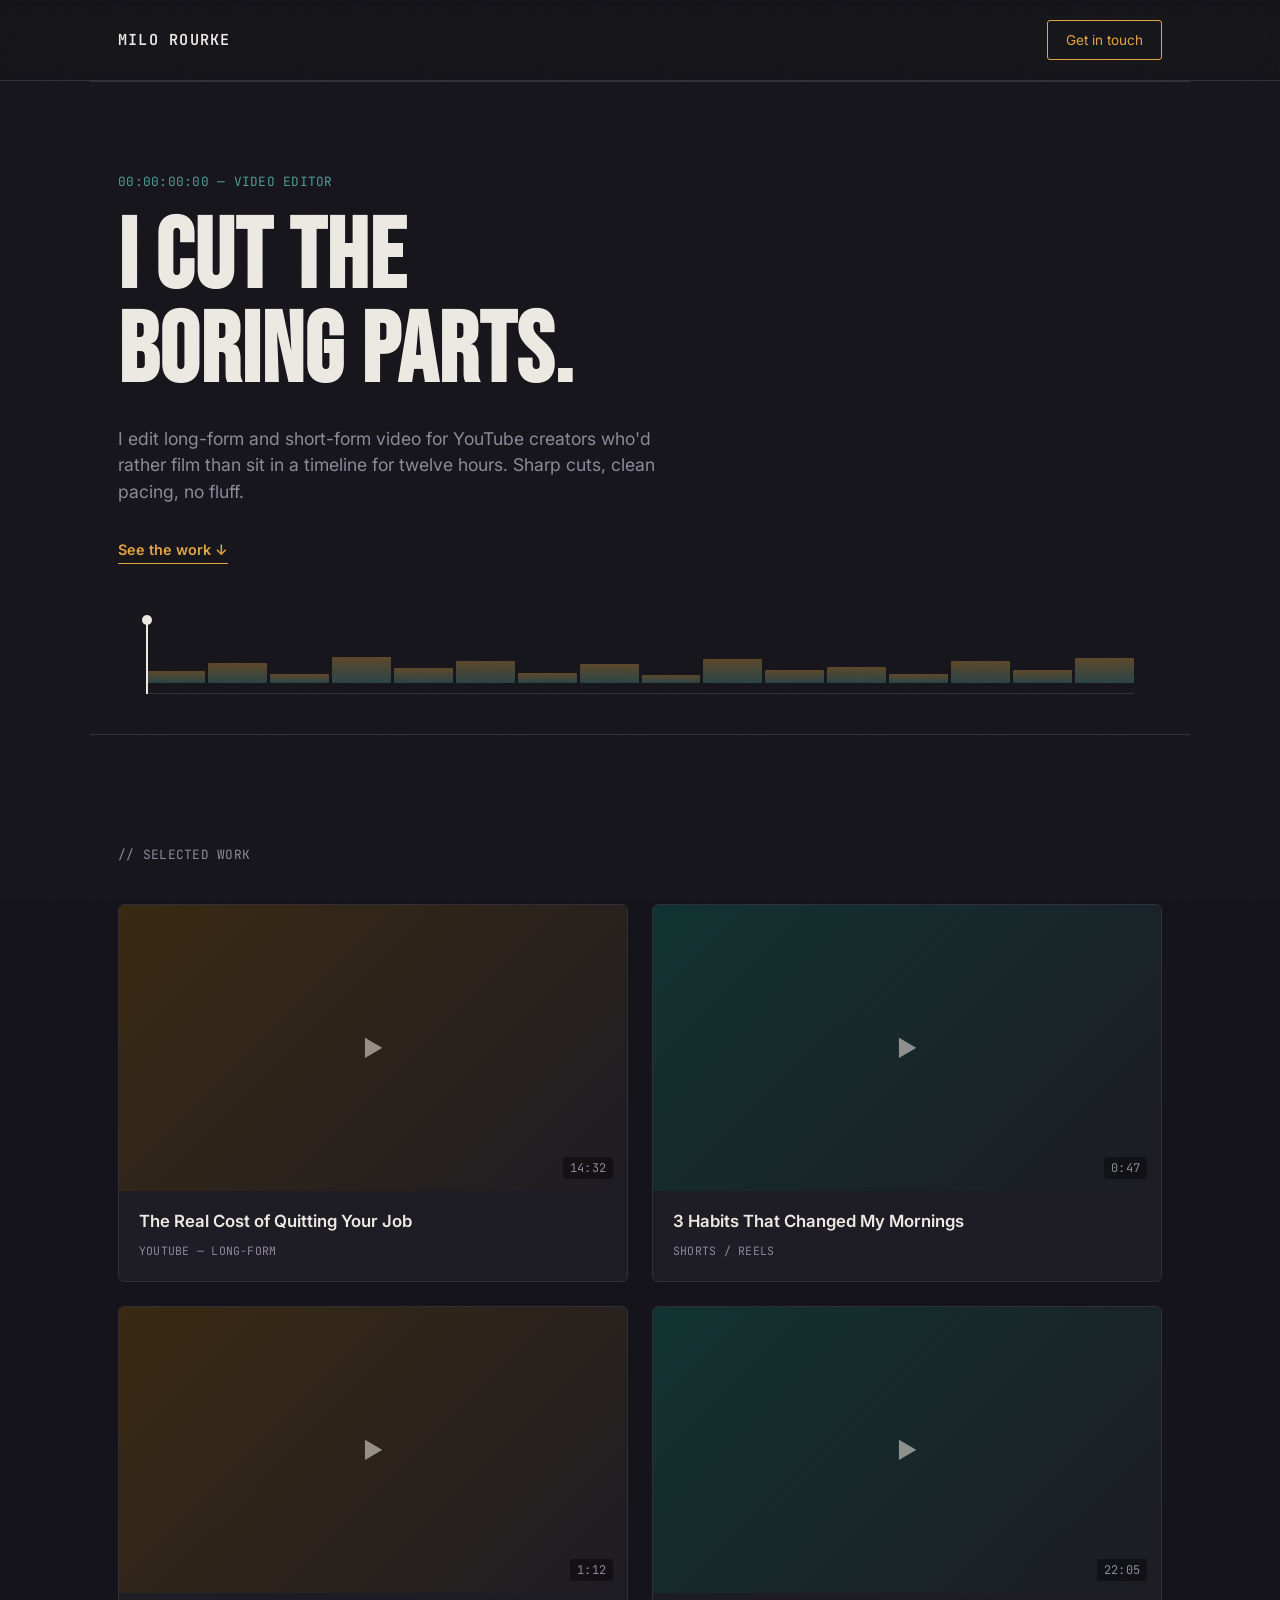
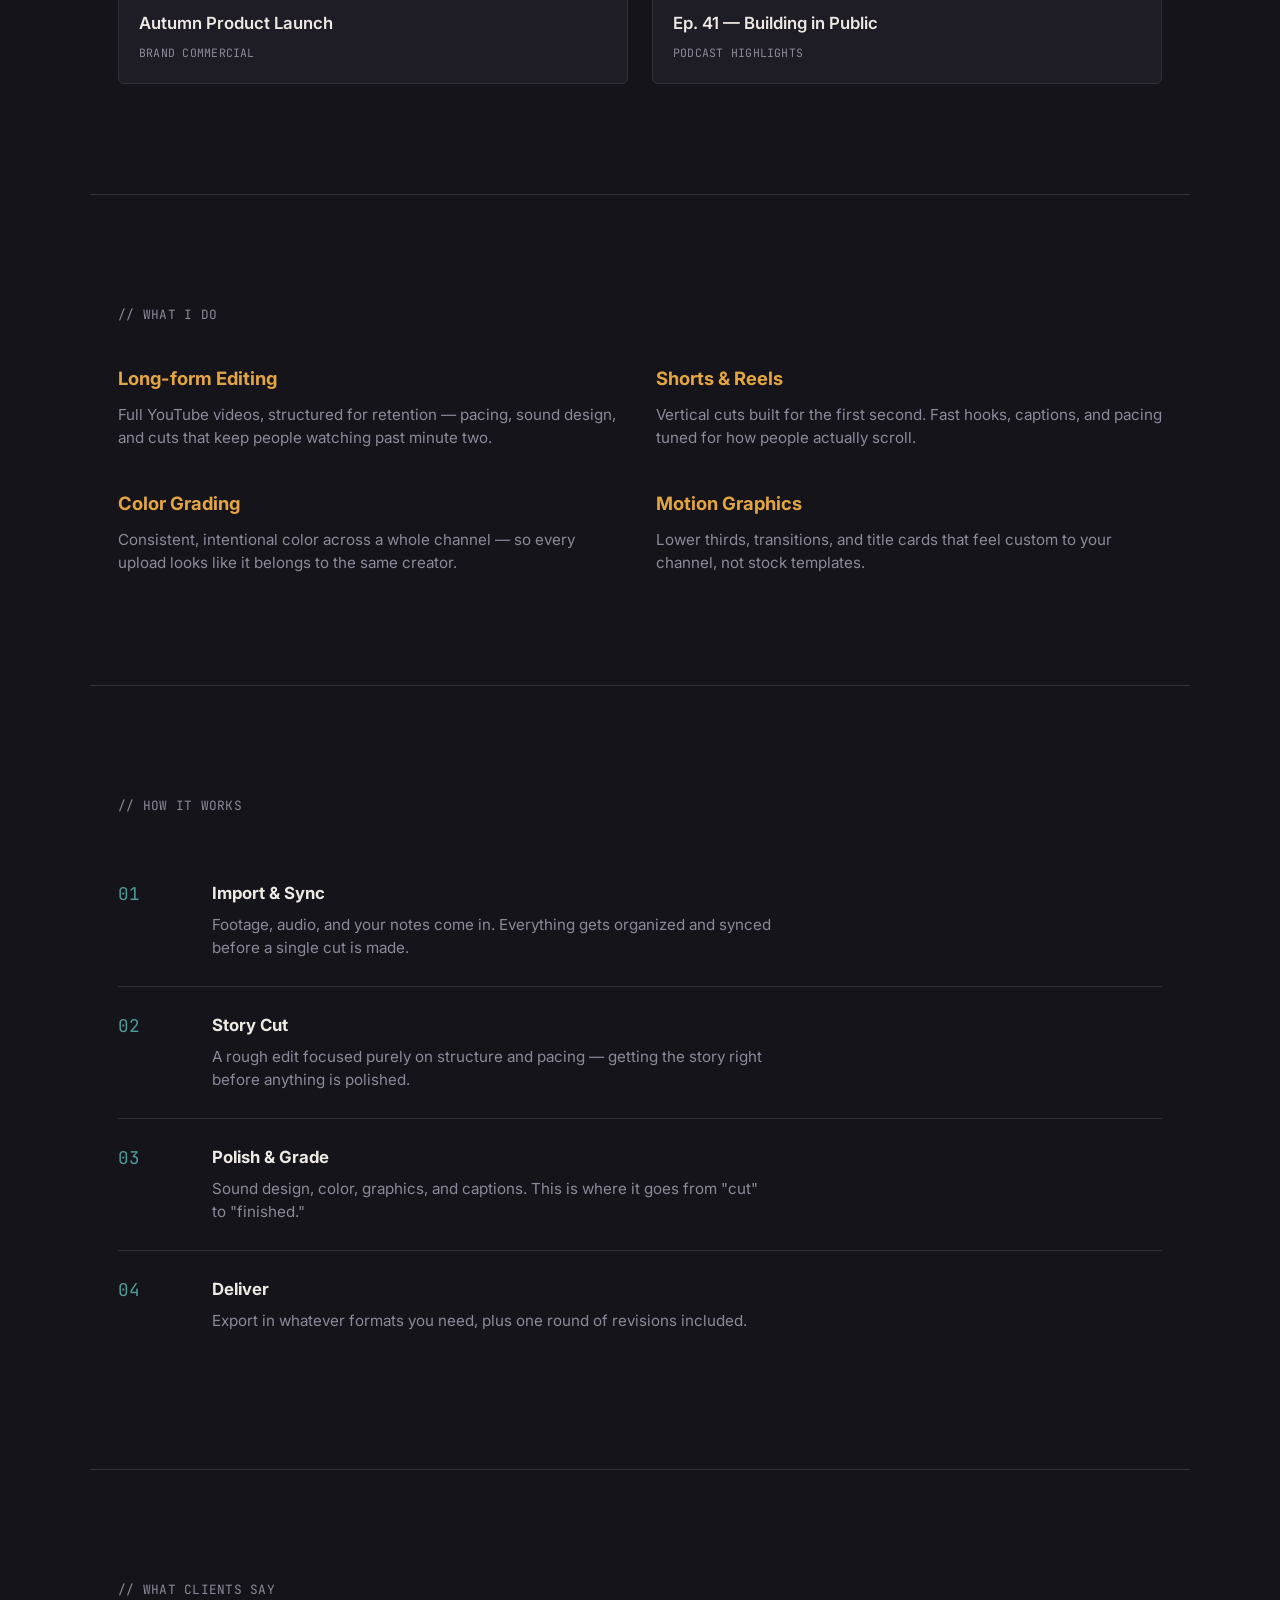
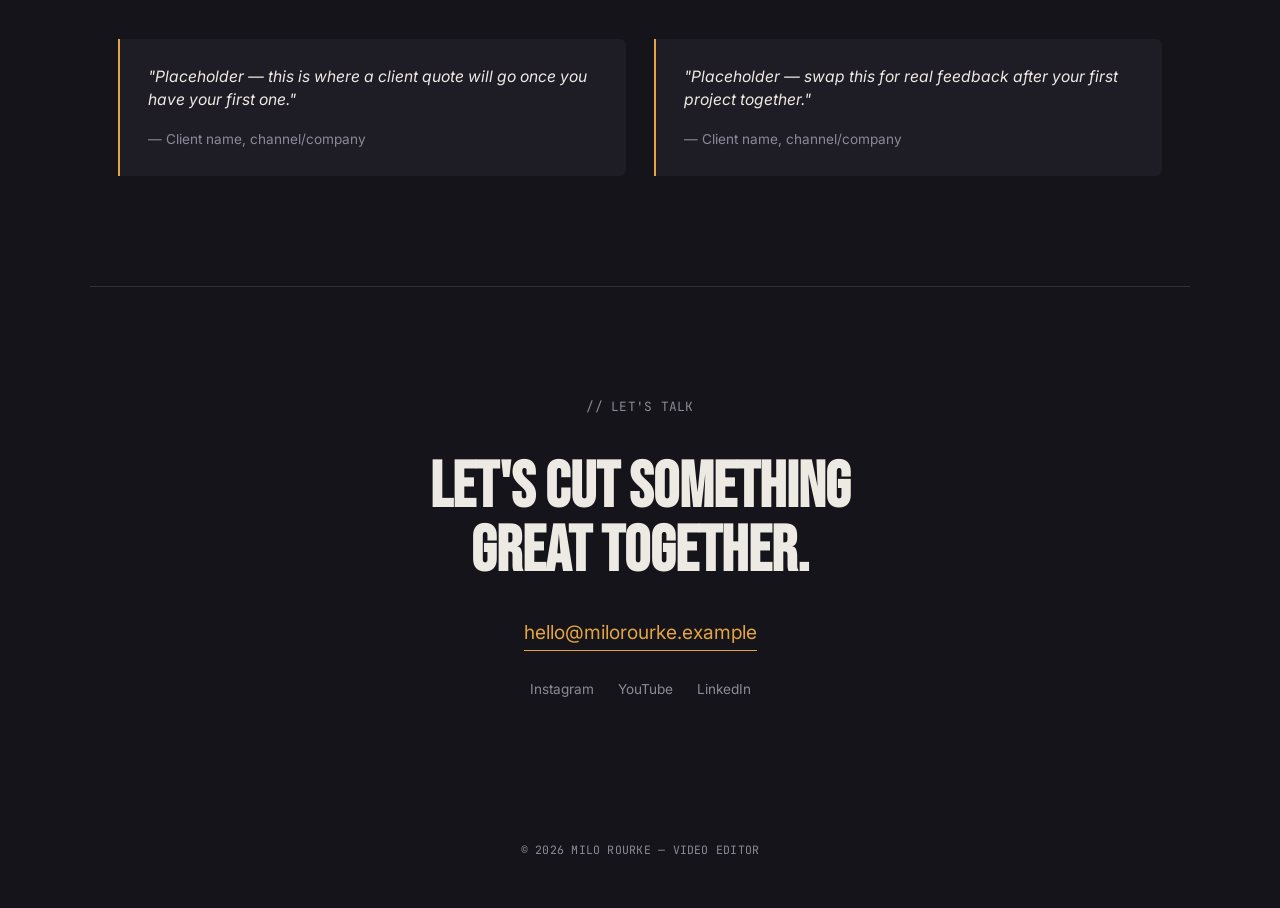
==== index.html @ e3787412 "Add files via upload" ====
<!DOCTYPE html>
<html lang="en">
<head>
<meta charset="UTF-8">
<meta name="viewport" content="width=device-width, initial-scale=1.0">
<title>Milo Rourke — Video Editor for Creators</title>
<link rel="preconnect" href="https://fonts.googleapis.com">
<link href="https://fonts.googleapis.com/css2?family=Bebas+Neue&family=Inter:wght@400;500;600;700&family=JetBrains+Mono:wght@400;500&display=swap" rel="stylesheet">
<link rel="stylesheet" href="style.css">
</head>
<body>

<div class="grain"></div>

<header class="nav">
  <div class="nav-inner">
    <a href="#top" class="wordmark">MILO ROURKE</a>
    <a href="#contact" class="nav-cta">Get in touch</a>
  </div>
</header>

<main id="top">

  <!-- HERO -->
  <section class="hero">
    <div class="hero-inner">
      <p class="eyebrow mono">00:00:00:00 — VIDEO EDITOR</p>
      <h1 class="hero-title">I cut the<br>boring parts.</h1>
      <p class="hero-sub">I edit long-form and short-form video for YouTube creators who'd rather film than sit in a timeline for twelve hours. Sharp cuts, clean pacing, no fluff.</p>
      <a href="#work" class="hero-link">See the work ↓</a>
    </div>

    <div class="scrubber" aria-hidden="true">
      <div class="scrubber-track">
        <div class="frame" style="--h:24;"></div>
        <div class="frame" style="--h:41;"></div>
        <div class="frame" style="--h:18;"></div>
        <div class="frame" style="--h:52;"></div>
        <div class="frame" style="--h:30;"></div>
        <div class="frame" style="--h:45;"></div>
        <div class="frame" style="--h:20;"></div>
        <div class="frame" style="--h:38;"></div>
        <div class="frame" style="--h:15;"></div>
        <div class="frame" style="--h:48;"></div>
        <div class="frame" style="--h:27;"></div>
        <div class="frame" style="--h:33;"></div>
        <div class="frame" style="--h:19;"></div>
        <div class="frame" style="--h:44;"></div>
        <div class="frame" style="--h:26;"></div>
        <div class="frame" style="--h:50;"></div>
      </div>
      <div class="playhead"></div>
    </div>
  </section>

  <!-- WORK -->
  <section class="work" id="work">
    <p class="section-label mono">// SELECTED WORK</p>

    <div class="work-grid">

      <article class="reel reel--amber">
        <div class="reel-thumb">
          <span class="reel-play">▶</span>
          <span class="reel-time mono">14:32</span>
        </div>
        <div class="reel-info">
          <h3>The Real Cost of Quitting Your Job</h3>
          <p class="reel-tag mono">YOUTUBE — LONG-FORM</p>
        </div>
      </article>

      <article class="reel reel--teal">
        <div class="reel-thumb">
          <span class="reel-play">▶</span>
          <span class="reel-time mono">0:47</span>
        </div>
        <div class="reel-info">
          <h3>3 Habits That Changed My Mornings</h3>
          <p class="reel-tag mono">SHORTS / REELS</p>
        </div>
      </article>

      <article class="reel reel--amber">
        <div class="reel-thumb">
          <span class="reel-play">▶</span>
          <span class="reel-time mono">1:12</span>
        </div>
        <div class="reel-info">
          <h3>Autumn Product Launch</h3>
          <p class="reel-tag mono">BRAND COMMERCIAL</p>
        </div>
      </article>

      <article class="reel reel--teal">
        <div class="reel-thumb">
          <span class="reel-play">▶</span>
          <span class="reel-time mono">22:05</span>
        </div>
        <div class="reel-info">
          <h3>Ep. 41 — Building in Public</h3>
          <p class="reel-tag mono">PODCAST HIGHLIGHTS</p>
        </div>
      </article>

    </div>
  </section>

  <!-- SERVICES -->
  <section class="services">
    <p class="section-label mono">// WHAT I DO</p>

    <div class="services-grid">
      <div class="service">
        <h3>Long-form Editing</h3>
        <p>Full YouTube videos, structured for retention — pacing, sound design, and cuts that keep people watching past minute two.</p>
      </div>
      <div class="service">
        <h3>Shorts &amp; Reels</h3>
        <p>Vertical cuts built for the first second. Fast hooks, captions, and pacing tuned for how people actually scroll.</p>
      </div>
      <div class="service">
        <h3>Color Grading</h3>
        <p>Consistent, intentional color across a whole channel — so every upload looks like it belongs to the same creator.</p>
      </div>
      <div class="service">
        <h3>Motion Graphics</h3>
        <p>Lower thirds, transitions, and title cards that feel custom to your channel, not stock templates.</p>
      </div>
    </div>
  </section>

  <!-- PROCESS -->
  <section class="process">
    <p class="section-label mono">// HOW IT WORKS</p>

    <div class="process-list">
      <div class="process-step">
        <span class="process-num mono">01</span>
        <div>
          <h3>Import &amp; Sync</h3>
          <p>Footage, audio, and your notes come in. Everything gets organized and synced before a single cut is made.</p>
        </div>
      </div>
      <div class="process-step">
        <span class="process-num mono">02</span>
        <div>
          <h3>Story Cut</h3>
          <p>A rough edit focused purely on structure and pacing — getting the story right before anything is polished.</p>
        </div>
      </div>
      <div class="process-step">
        <span class="process-num mono">03</span>
        <div>
          <h3>Polish &amp; Grade</h3>
          <p>Sound design, color, graphics, and captions. This is where it goes from "cut" to "finished."</p>
        </div>
      </div>
      <div class="process-step">
        <span class="process-num mono">04</span>
        <div>
          <h3>Deliver</h3>
          <p>Export in whatever formats you need, plus one round of revisions included.</p>
        </div>
      </div>
    </div>
  </section>

  <!-- TESTIMONIALS -->
  <section class="testimonials">
    <p class="section-label mono">// WHAT CLIENTS SAY</p>
    <div class="testimonial-grid">
      <blockquote class="testimonial">
        <p>"Placeholder — this is where a client quote will go once you have your first one."</p>
        <cite>— Client name, channel/company</cite>
      </blockquote>
      <blockquote class="testimonial">
        <p>"Placeholder — swap this for real feedback after your first project together."</p>
        <cite>— Client name, channel/company</cite>
      </blockquote>
    </div>
  </section>

  <!-- CONTACT -->
  <section class="contact" id="contact">
    <p class="section-label mono">// LET'S TALK</p>
    <h2 class="contact-title">Let's cut something<br>great together.</h2>
    <a href="mailto:hello@milorourke.example" class="contact-email">hello@milorourke.example</a>
    <div class="socials">
      <a href="#">Instagram</a>
      <a href="#">YouTube</a>
      <a href="#">LinkedIn</a>
    </div>
  </section>

</main>

<footer class="footer">
  <p class="mono">© 2026 MILO ROURKE — VIDEO EDITOR</p>
</footer>

<script src="script.js"></script>
</body>
</html>
---- style.css ----
:root {
  --bg: #15141a;
  --bg-panel: #1e1c24;
  --bg-panel-2: #232028;
  --text: #ede9e3;
  --text-muted: #8d899a;
  --accent-amber: #e3a542;
  --accent-teal: #4e9c97;
  --line: #322f3a;

  --font-display: "Bebas Neue", sans-serif;
  --font-body: "Inter", sans-serif;
  --font-mono: "JetBrains Mono", monospace;
}

* { margin: 0; padding: 0; box-sizing: border-box; }

html { scroll-behavior: smooth; }

body {
  background: var(--bg);
  color: var(--text);
  font-family: var(--font-body);
  line-height: 1.5;
  -webkit-font-smoothing: antialiased;
  overflow-x: hidden;
}

.mono { font-family: var(--font-mono); letter-spacing: 0.02em; }

a { color: inherit; text-decoration: none; }

/* subtle grain overlay for texture */
.grain {
  position: fixed;
  inset: 0;
  pointer-events: none;
  z-index: 999;
  opacity: 0.035;
  background-image: url("data:image/svg+xml,%3Csvg xmlns='http://www.w3.org/2000/svg' width='120' height='120'%3E%3Cfilter id='n'%3E%3CfeTurbulence type='fractalNoise' baseFrequency='0.9' numOctaves='2' stitchTiles='stitch'/%3E%3C/filter%3E%3Crect width='100%25' height='100%25' filter='url(%23n)'/%3E%3C/svg%3E");
}

/* ---------- NAV ---------- */
.nav {
  position: sticky;
  top: 0;
  z-index: 100;
  background: rgba(21, 20, 26, 0.85);
  backdrop-filter: blur(8px);
  border-bottom: 1px solid var(--line);
}

.nav-inner {
  max-width: 1100px;
  margin: 0 auto;
  padding: 20px 28px;
  display: flex;
  justify-content: space-between;
  align-items: center;
}

.wordmark {
  font-family: var(--font-mono);
  font-weight: 600;
  font-size: 0.95rem;
  letter-spacing: 0.08em;
}

.nav-cta {
  font-size: 0.85rem;
  padding: 9px 18px;
  border: 1px solid var(--accent-amber);
  border-radius: 3px;
  color: var(--accent-amber);
  transition: background 0.2s ease, color 0.2s ease;
}

.nav-cta:hover {
  background: var(--accent-amber);
  color: var(--bg);
}

/* ---------- HERO ---------- */
.hero {
  max-width: 1100px;
  margin: 0 auto;
  padding: 90px 28px 40px;
}

.hero-inner { max-width: 720px; }

.eyebrow {
  color: var(--accent-teal);
  font-size: 0.8rem;
  margin-bottom: 20px;
}

.hero-title {
  font-family: var(--font-display);
  font-size: clamp(3.2rem, 9vw, 6.2rem);
  line-height: 0.95;
  letter-spacing: 0.01em;
  color: var(--text);
  margin-bottom: 26px;
}

.hero-sub {
  font-size: 1.1rem;
  color: var(--text-muted);
  max-width: 540px;
  margin-bottom: 32px;
}

.hero-link {
  display: inline-block;
  font-size: 0.9rem;
  font-weight: 600;
  color: var(--accent-amber);
  border-bottom: 1px solid var(--accent-amber);
  padding-bottom: 2px;
}

/* ---------- TIMELINE SCRUBBER (signature element) ---------- */
.scrubber {
  position: relative;
  max-width: 1100px;
  margin: 70px auto 0;
  padding: 0 28px;
}

.scrubber-track {
  display: flex;
  align-items: flex-end;
  gap: 3px;
  height: 60px;
  border-bottom: 1px solid var(--line);
  padding-bottom: 10px;
}

.frame {
  flex: 1;
  height: calc(var(--h) * 1%);
  background: linear-gradient(180deg, var(--accent-amber), var(--accent-teal));
  opacity: 0.35;
  border-radius: 1px;
}

.playhead {
  position: absolute;
  top: -14px;
  left: 28px;
  width: 2px;
  height: 74px;
  background: var(--text);
  animation: scrub 7s linear infinite;
}

.playhead::before {
  content: "";
  position: absolute;
  top: -5px;
  left: -4px;
  width: 10px;
  height: 10px;
  background: var(--text);
  border-radius: 50%;
}

@keyframes scrub {
  0% { left: 28px; }
  100% { left: calc(100% - 28px); }
}

@media (prefers-reduced-motion: reduce) {
  .playhead { animation: none; left: 40%; }
}

/* ---------- SECTION SHARED ---------- */
main > section {
  max-width: 1100px;
  margin: 0 auto;
  padding: 110px 28px;
  border-top: 1px solid var(--line);
}

.section-label {
  color: var(--text-muted);
  font-size: 0.8rem;
  margin-bottom: 40px;
}

/* ---------- WORK ---------- */
.work-grid {
  display: grid;
  grid-template-columns: repeat(2, 1fr);
  gap: 24px;
}

.reel {
  background: var(--bg-panel);
  border: 1px solid var(--line);
  border-radius: 6px;
  overflow: hidden;
  transition: transform 0.25s ease, border-color 0.25s ease;
}

.reel:hover {
  transform: translateY(-4px);
  border-color: var(--accent-amber);
}

.reel-thumb {
  aspect-ratio: 16/9;
  position: relative;
  display: flex;
  align-items: center;
  justify-content: center;
}

.reel--amber .reel-thumb { background: linear-gradient(135deg, #3a2a12, #1e1c24); }
.reel--teal .reel-thumb { background: linear-gradient(135deg, #113330, #1e1c24); }

.reel-play {
  font-size: 1.4rem;
  color: var(--text);
  opacity: 0.55;
}

.reel-time {
  position: absolute;
  bottom: 12px;
  right: 14px;
  font-size: 0.75rem;
  color: var(--text-muted);
  background: rgba(0,0,0,0.4);
  padding: 2px 7px;
  border-radius: 3px;
}

.reel-info { padding: 18px 20px 22px; }

.reel-info h3 { font-size: 1.05rem; margin-bottom: 8px; font-weight: 600; }

.reel-tag { font-size: 0.72rem; color: var(--text-muted); }

/* ---------- SERVICES ---------- */
.services-grid {
  display: grid;
  grid-template-columns: repeat(2, 1fr);
  gap: 40px 32px;
}

.service h3 {
  font-size: 1.15rem;
  margin-bottom: 12px;
  color: var(--accent-amber);
}

.service p {
  color: var(--text-muted);
  font-size: 0.95rem;
}

/* ---------- PROCESS ---------- */
.process-list {
  display: flex;
  flex-direction: column;
  gap: 0;
}

.process-step {
  display: grid;
  grid-template-columns: 70px 1fr;
  gap: 24px;
  padding: 26px 0;
  border-bottom: 1px solid var(--line);
}

.process-step:last-child { border-bottom: none; }

.process-num {
  color: var(--accent-teal);
  font-size: 1.1rem;
}

.process-step h3 { font-size: 1.05rem; margin-bottom: 8px; }
.process-step p { color: var(--text-muted); font-size: 0.95rem; max-width: 560px; }

/* ---------- TESTIMONIALS ---------- */
.testimonial-grid {
  display: grid;
  grid-template-columns: repeat(2, 1fr);
  gap: 28px;
}

.testimonial {
  background: var(--bg-panel);
  border-left: 2px solid var(--accent-amber);
  padding: 26px 28px;
  border-radius: 0 6px 6px 0;
}

.testimonial p {
  font-style: italic;
  color: var(--text);
  margin-bottom: 14px;
  font-size: 0.98rem;
}

.testimonial cite {
  color: var(--text-muted);
  font-size: 0.85rem;
  font-style: normal;
}

/* ---------- CONTACT ---------- */
.contact { text-align: center; }

.contact-title {
  font-family: var(--font-display);
  font-size: clamp(2.4rem, 6vw, 4rem);
  line-height: 1;
  margin-bottom: 34px;
}

.contact-email {
  display: inline-block;
  font-size: 1.2rem;
  color: var(--accent-amber);
  border-bottom: 1px solid var(--accent-amber);
  padding-bottom: 3px;
  margin-bottom: 28px;
}

.socials {
  display: flex;
  gap: 24px;
  justify-content: center;
}

.socials a {
  font-size: 0.85rem;
  color: var(--text-muted);
  transition: color 0.2s ease;
}

.socials a:hover { color: var(--text); }

/* ---------- FOOTER ---------- */
.footer {
  text-align: center;
  padding: 32px 28px 50px;
  color: var(--text-muted);
  font-size: 0.72rem;
}

/* ---------- RESPONSIVE ---------- */
@media (max-width: 720px) {
  .work-grid, .services-grid, .testimonial-grid {
    grid-template-columns: 1fr;
  }
  .process-step {
    grid-template-columns: 44px 1fr;
  }
  main > section { padding: 80px 22px; }
}

/* ---------- ACCESSIBILITY: focus states ---------- */
a:focus-visible {
  outline: 2px solid var(--accent-amber);
  outline-offset: 3px;
}
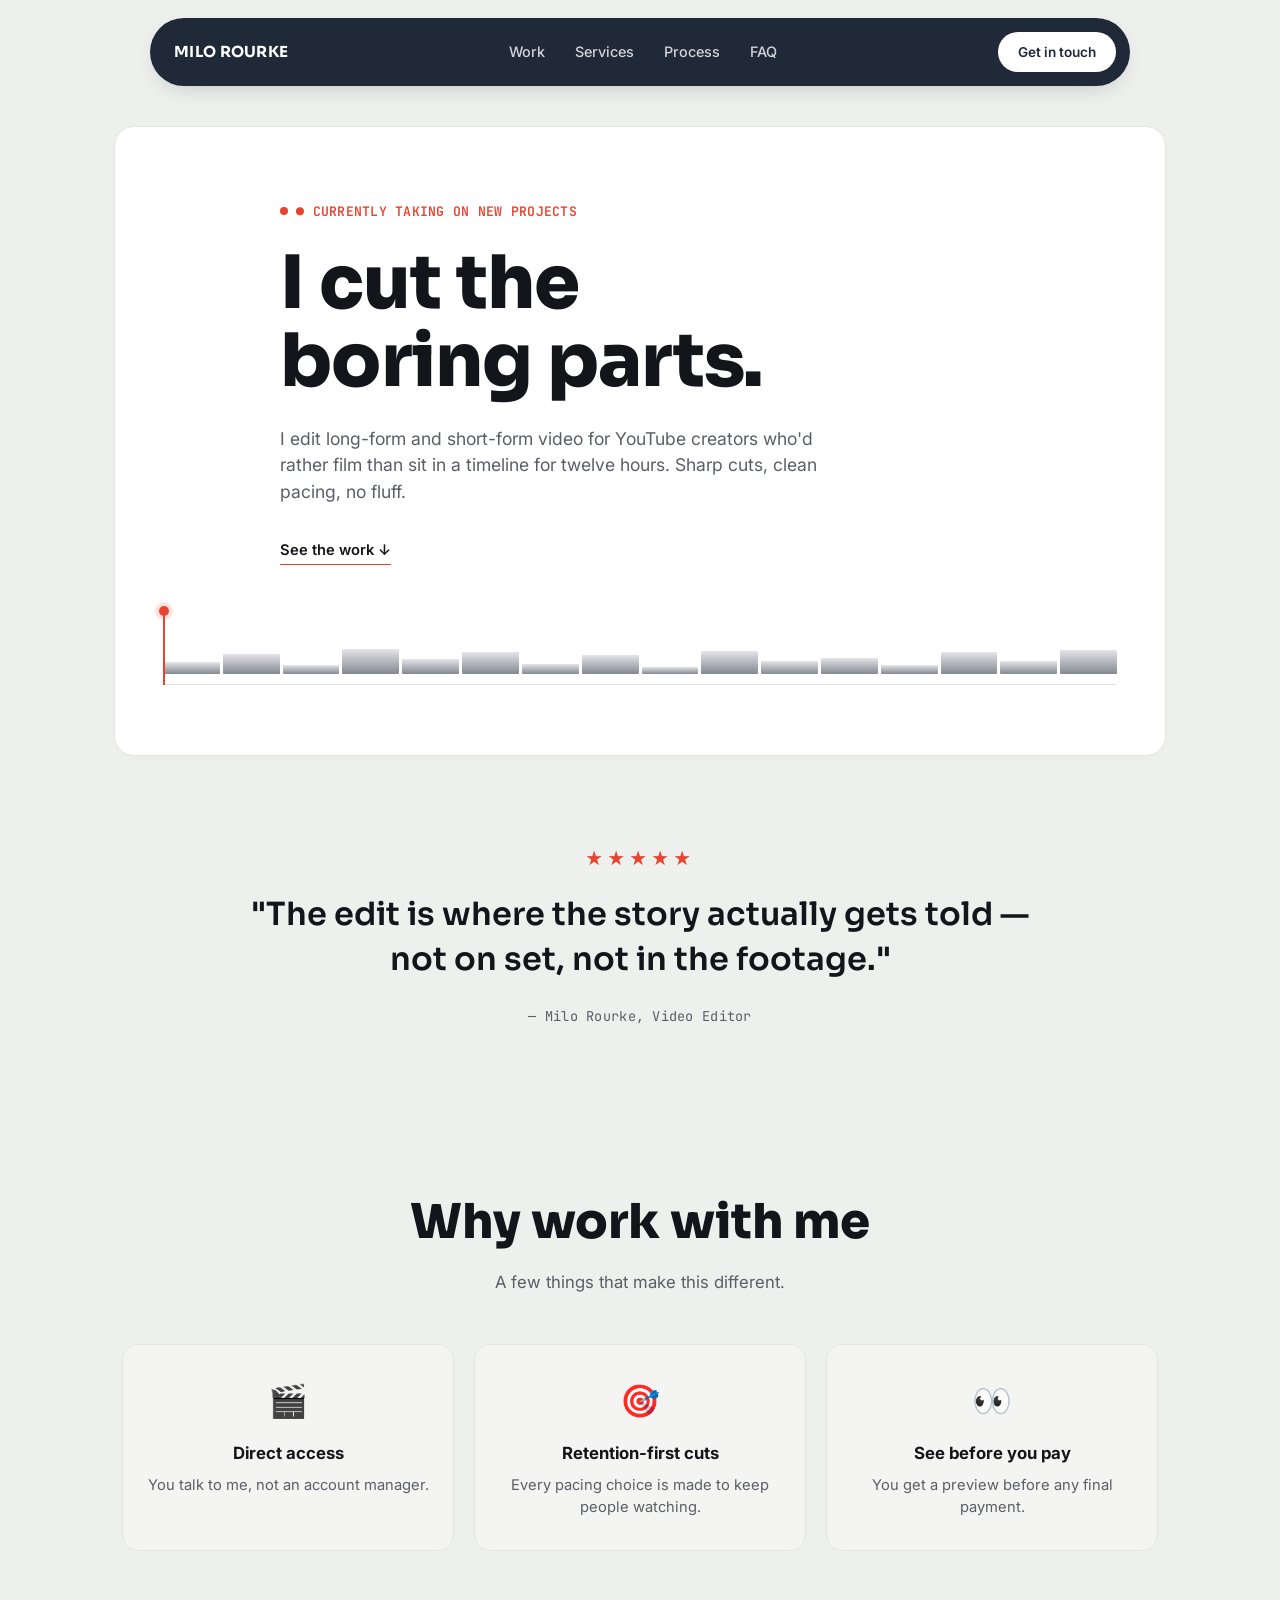
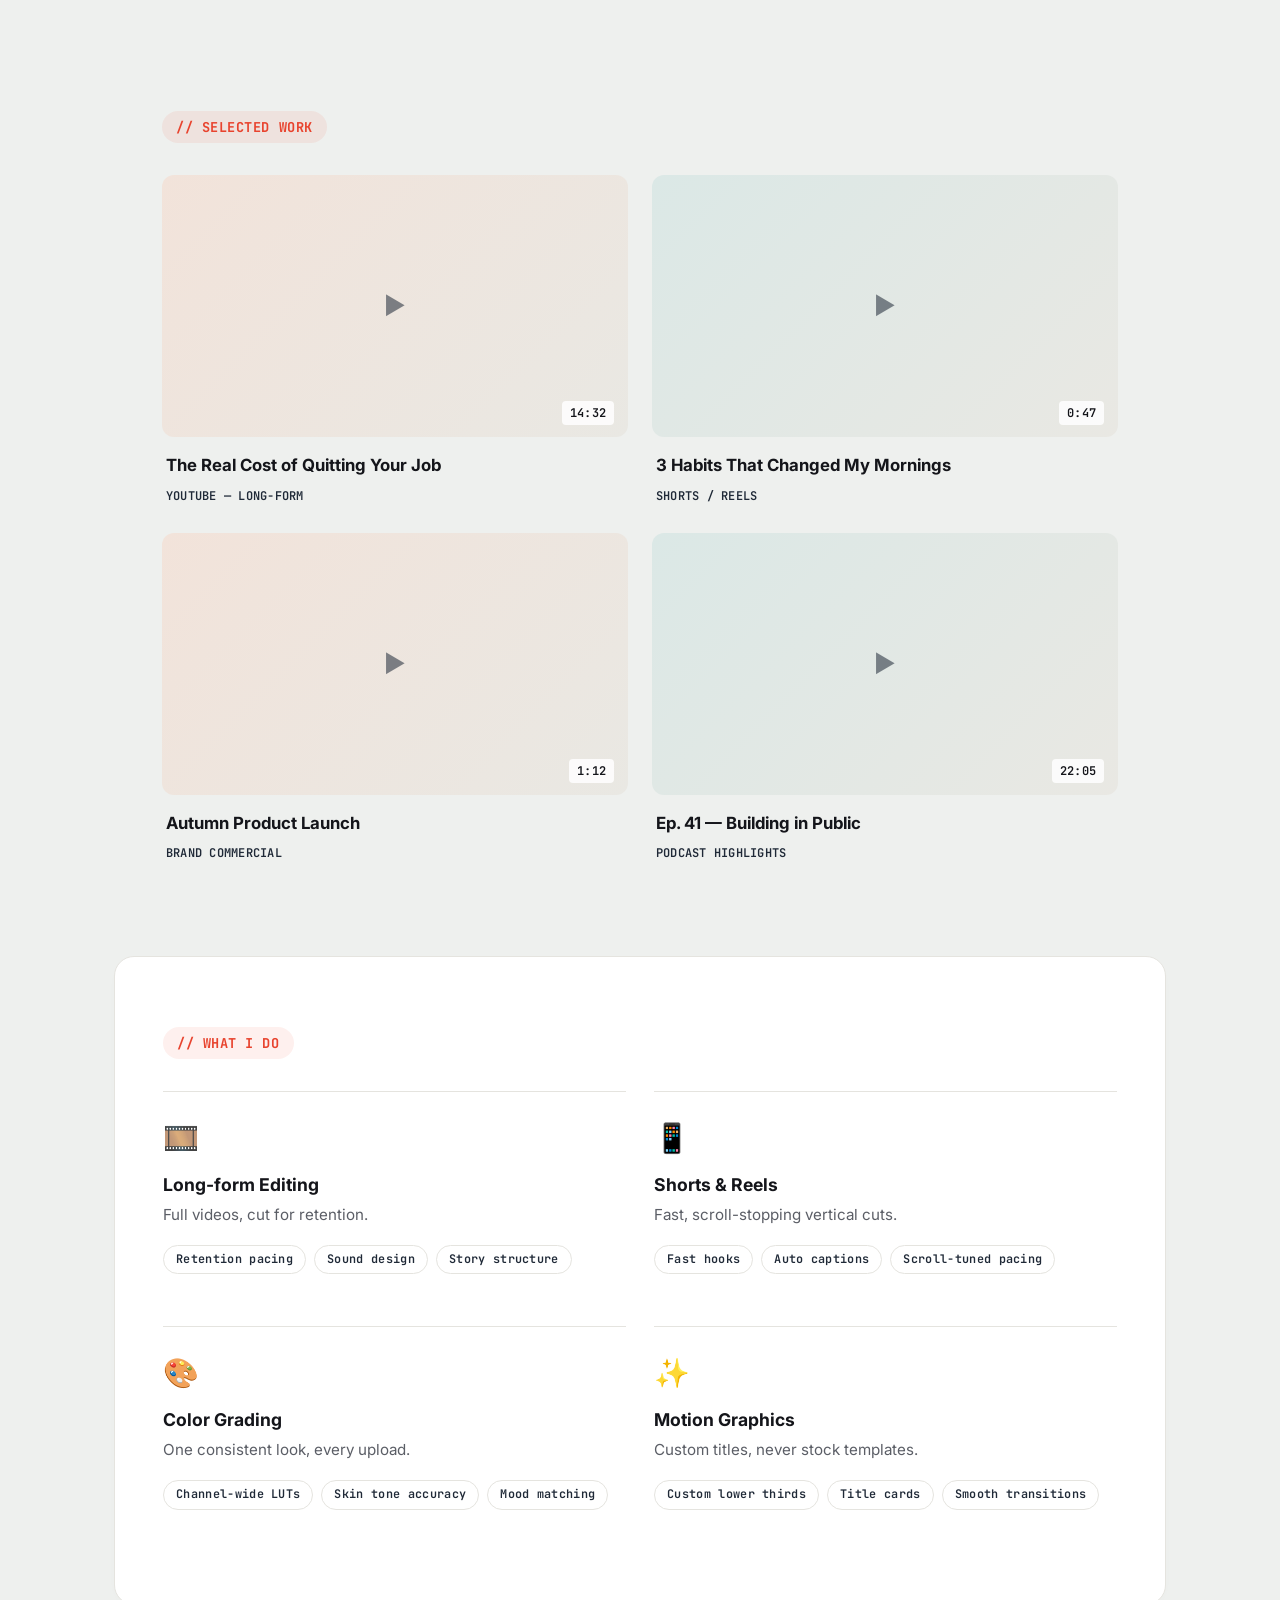
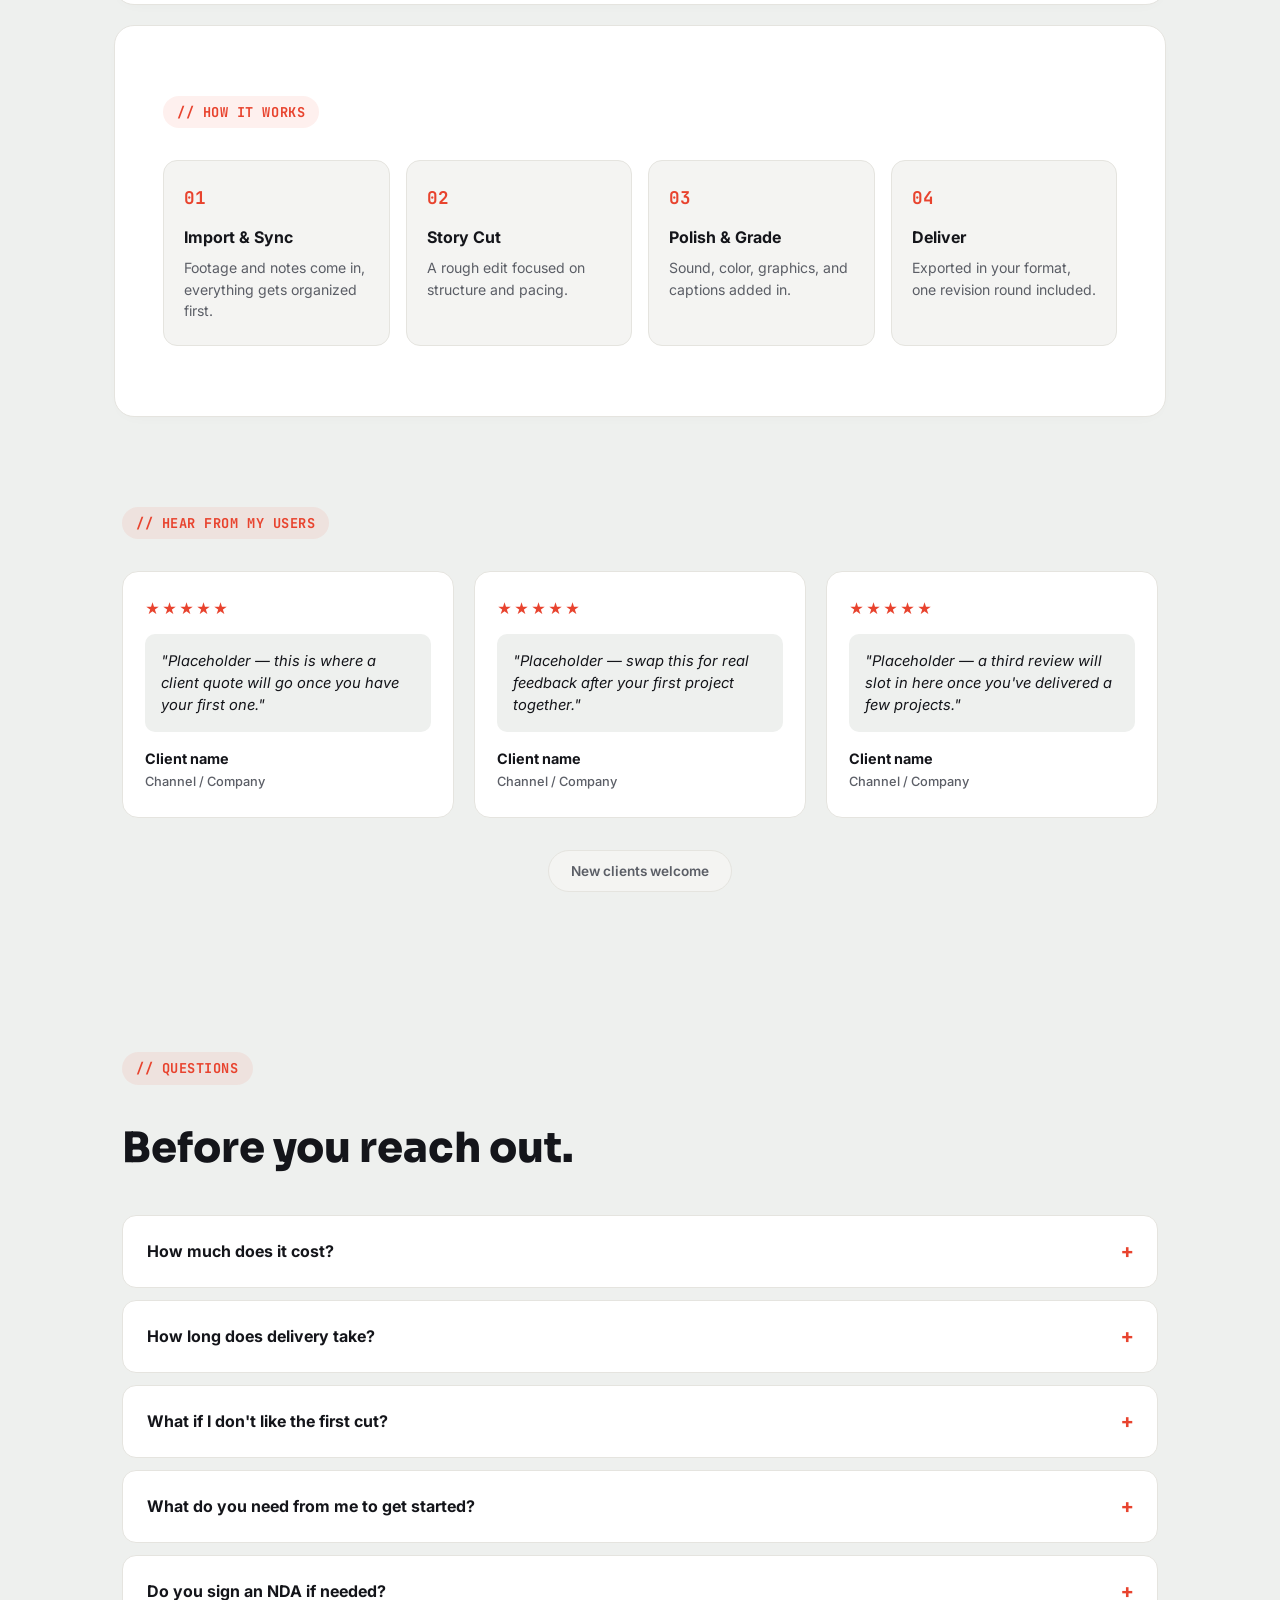
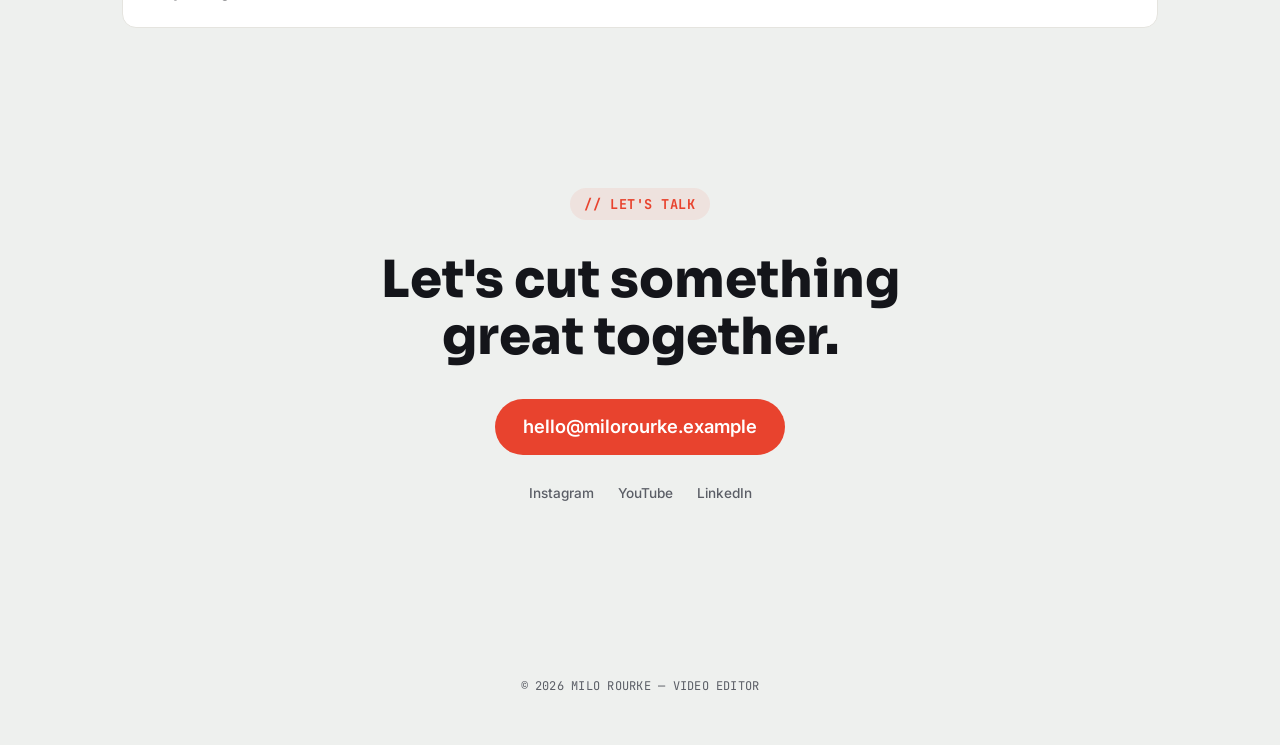
==== commit 5fa7244f: "Add files via upload" ====
--- a/index.html
+++ b/index.html
@@ -5,16 +5,20 @@
 <meta name="viewport" content="width=device-width, initial-scale=1.0">
 <title>Milo Rourke — Video Editor for Creators</title>
 <link rel="preconnect" href="https://fonts.googleapis.com">
-<link href="https://fonts.googleapis.com/css2?family=Bebas+Neue&family=Inter:wght@400;500;600;700&family=JetBrains+Mono:wght@400;500&display=swap" rel="stylesheet">
+<link href="https://fonts.googleapis.com/css2?family=Sora:wght@600;700;800&family=Inter:wght@400;500;600;700&family=JetBrains+Mono:wght@400;500&display=swap" rel="stylesheet">
 <link rel="stylesheet" href="style.css">
 </head>
 <body>
 
-<div class="grain"></div>
-
 <header class="nav">
   <div class="nav-inner">
     <a href="#top" class="wordmark">MILO ROURKE</a>
+    <nav class="nav-links">
+      <a href="#work">Work</a>
+      <a href="#services">Services</a>
+      <a href="#process">Process</a>
+      <a href="#faq">FAQ</a>
+    </nav>
     <a href="#contact" class="nav-cta">Get in touch</a>
   </div>
 </header>
@@ -24,7 +28,7 @@
   <!-- HERO -->
   <section class="hero">
     <div class="hero-inner">
-      <p class="eyebrow mono">00:00:00:00 — VIDEO EDITOR</p>
+      <p class="eyebrow mono">● CURRENTLY TAKING ON NEW PROJECTS</p>
       <h1 class="hero-title">I cut the<br>boring parts.</h1>
       <p class="hero-sub">I edit long-form and short-form video for YouTube creators who'd rather film than sit in a timeline for twelve hours. Sharp cuts, clean pacing, no fluff.</p>
       <a href="#work" class="hero-link">See the work ↓</a>
@@ -53,6 +57,37 @@
     </div>
   </section>
 
+  <!-- SIGNATURE QUOTE -->
+  <section class="quote-block">
+    <div class="stars" aria-hidden="true">★★★★★</div>
+    <p class="quote-text">"The edit is where the story actually gets told — not on set, not in the footage."</p>
+    <p class="quote-attr mono">— Milo Rourke, Video Editor</p>
+  </section>
+
+  <!-- WHY WORK WITH ME -->
+  <section class="why">
+    <h2 class="why-title">Why work with me</h2>
+    <p class="why-subtitle">A few things that make this different.</p>
+
+    <div class="why-grid">
+      <div class="why-card">
+        <span class="why-emoji" aria-hidden="true">🎬</span>
+        <h3>Direct access</h3>
+        <p>You talk to me, not an account manager.</p>
+      </div>
+      <div class="why-card">
+        <span class="why-emoji" aria-hidden="true">🎯</span>
+        <h3>Retention-first cuts</h3>
+        <p>Every pacing choice is made to keep people watching.</p>
+      </div>
+      <div class="why-card">
+        <span class="why-emoji" aria-hidden="true">👀</span>
+        <h3>See before you pay</h3>
+        <p>You get a preview before any final payment.</p>
+      </div>
+    </div>
+  </section>
+
   <!-- WORK -->
   <section class="work" id="work">
     <p class="section-label mono">// SELECTED WORK</p>
@@ -107,77 +142,155 @@
   </section>
 
   <!-- SERVICES -->
-  <section class="services">
+  <section class="services card-section" id="services">
     <p class="section-label mono">// WHAT I DO</p>
 
     <div class="services-grid">
       <div class="service">
+        <span class="service-icon" aria-hidden="true">🎞️</span>
         <h3>Long-form Editing</h3>
-        <p>Full YouTube videos, structured for retention — pacing, sound design, and cuts that keep people watching past minute two.</p>
+        <p>Full videos, cut for retention.</p>
+        <ul class="service-tags mono">
+          <li>Retention pacing</li>
+          <li>Sound design</li>
+          <li>Story structure</li>
+        </ul>
       </div>
       <div class="service">
+        <span class="service-icon" aria-hidden="true">📱</span>
         <h3>Shorts &amp; Reels</h3>
-        <p>Vertical cuts built for the first second. Fast hooks, captions, and pacing tuned for how people actually scroll.</p>
+        <p>Fast, scroll-stopping vertical cuts.</p>
+        <ul class="service-tags mono">
+          <li>Fast hooks</li>
+          <li>Auto captions</li>
+          <li>Scroll-tuned pacing</li>
+        </ul>
       </div>
       <div class="service">
+        <span class="service-icon" aria-hidden="true">🎨</span>
         <h3>Color Grading</h3>
-        <p>Consistent, intentional color across a whole channel — so every upload looks like it belongs to the same creator.</p>
+        <p>One consistent look, every upload.</p>
+        <ul class="service-tags mono">
+          <li>Channel-wide LUTs</li>
+          <li>Skin tone accuracy</li>
+          <li>Mood matching</li>
+        </ul>
       </div>
       <div class="service">
+        <span class="service-icon" aria-hidden="true">✨</span>
         <h3>Motion Graphics</h3>
-        <p>Lower thirds, transitions, and title cards that feel custom to your channel, not stock templates.</p>
+        <p>Custom titles, never stock templates.</p>
+        <ul class="service-tags mono">
+          <li>Custom lower thirds</li>
+          <li>Title cards</li>
+          <li>Smooth transitions</li>
+        </ul>
       </div>
     </div>
   </section>
 
   <!-- PROCESS -->
-  <section class="process">
+  <section class="process card-section" id="process">
     <p class="section-label mono">// HOW IT WORKS</p>
 
-    <div class="process-list">
+    <div class="process-grid">
       <div class="process-step">
         <span class="process-num mono">01</span>
-        <div>
-          <h3>Import &amp; Sync</h3>
-          <p>Footage, audio, and your notes come in. Everything gets organized and synced before a single cut is made.</p>
-        </div>
+        <h3>Import &amp; Sync</h3>
+        <p>Footage and notes come in, everything gets organized first.</p>
       </div>
       <div class="process-step">
         <span class="process-num mono">02</span>
-        <div>
-          <h3>Story Cut</h3>
-          <p>A rough edit focused purely on structure and pacing — getting the story right before anything is polished.</p>
-        </div>
+        <h3>Story Cut</h3>
+        <p>A rough edit focused on structure and pacing.</p>
       </div>
       <div class="process-step">
         <span class="process-num mono">03</span>
-        <div>
-          <h3>Polish &amp; Grade</h3>
-          <p>Sound design, color, graphics, and captions. This is where it goes from "cut" to "finished."</p>
-        </div>
+        <h3>Polish &amp; Grade</h3>
+        <p>Sound, color, graphics, and captions added in.</p>
       </div>
       <div class="process-step">
         <span class="process-num mono">04</span>
-        <div>
-          <h3>Deliver</h3>
-          <p>Export in whatever formats you need, plus one round of revisions included.</p>
-        </div>
+        <h3>Deliver</h3>
+        <p>Exported in your format, one revision round included.</p>
       </div>
     </div>
   </section>
 
   <!-- TESTIMONIALS -->
   <section class="testimonials">
-    <p class="section-label mono">// WHAT CLIENTS SAY</p>
+    <p class="section-label mono">// HEAR FROM MY USERS</p>
     <div class="testimonial-grid">
-      <blockquote class="testimonial">
-        <p>"Placeholder — this is where a client quote will go once you have your first one."</p>
-        <cite>— Client name, channel/company</cite>
-      </blockquote>
-      <blockquote class="testimonial">
-        <p>"Placeholder — swap this for real feedback after your first project together."</p>
-        <cite>— Client name, channel/company</cite>
-      </blockquote>
+      <div class="testimonial">
+        <div class="testimonial-stars" aria-hidden="true">★★★★★</div>
+        <p class="testimonial-quote">"Placeholder — this is where a client quote will go once you have your first one."</p>
+        <p class="testimonial-name">Client name<span>Channel / Company</span></p>
+      </div>
+      <div class="testimonial">
+        <div class="testimonial-stars" aria-hidden="true">★★★★★</div>
+        <p class="testimonial-quote">"Placeholder — swap this for real feedback after your first project together."</p>
+        <p class="testimonial-name">Client name<span>Channel / Company</span></p>
+      </div>
+      <div class="testimonial">
+        <div class="testimonial-stars" aria-hidden="true">★★★★★</div>
+        <p class="testimonial-quote">"Placeholder — a third review will slot in here once you've delivered a few projects."</p>
+        <p class="testimonial-name">Client name<span>Channel / Company</span></p>
+      </div>
+    </div>
+    <div class="trust-badge">New clients welcome</div>
+  </section>
+
+  <!-- FAQ -->
+  <section class="faq" id="faq">
+    <p class="section-label mono">// QUESTIONS</p>
+    <h2 class="faq-title">Before you reach out.</h2>
+
+    <div class="faq-list">
+      <div class="faq-item">
+        <button class="faq-question">
+          <span>How much does it cost?</span>
+          <span class="faq-icon" aria-hidden="true">+</span>
+        </button>
+        <div class="faq-answer">
+          <p>Most single-video projects run $100-150, depending on length and complexity. You'll always know the price before anything is final.</p>
+        </div>
+      </div>
+      <div class="faq-item">
+        <button class="faq-question">
+          <span>How long does delivery take?</span>
+          <span class="faq-icon" aria-hidden="true">+</span>
+        </button>
+        <div class="faq-answer">
+          <p>5-7 days for most projects. If you need something faster, tell me upfront and I'll let you know if it's possible.</p>
+        </div>
+      </div>
+      <div class="faq-item">
+        <button class="faq-question">
+          <span>What if I don't like the first cut?</span>
+          <span class="faq-icon" aria-hidden="true">+</span>
+        </button>
+        <div class="faq-answer">
+          <p>One round of revisions is included in every project, so we can adjust pacing, cuts, or graphics before it's final.</p>
+        </div>
+      </div>
+      <div class="faq-item">
+        <button class="faq-question">
+          <span>What do you need from me to get started?</span>
+          <span class="faq-icon" aria-hidden="true">+</span>
+        </button>
+        <div class="faq-answer">
+          <p>Raw footage, any brand guidelines or reference videos, and a short form filled out so I understand your style and audience.</p>
+        </div>
+      </div>
+      <div class="faq-item">
+        <button class="faq-question">
+          <span>Do you sign an NDA if needed?</span>
+          <span class="faq-icon" aria-hidden="true">+</span>
+        </button>
+        <div class="faq-answer">
+          <p>Yes, no problem — just let me know before we start and I'll send one over.</p>
+        </div>
+      </div>
     </div>
   </section>
 
--- a/style.css
+++ b/style.css
@@ -1,14 +1,14 @@
 :root {
-  --bg: #15141a;
-  --bg-panel: #1e1c24;
-  --bg-panel-2: #232028;
-  --text: #ede9e3;
-  --text-muted: #8d899a;
-  --accent-amber: #e3a542;
-  --accent-teal: #4e9c97;
-  --line: #322f3a;
-
-  --font-display: "Bebas Neue", sans-serif;
+  --bg: #eef0ee;
+  --bg-panel: #ffffff;
+  --bg-panel-2: #f4f4f2;
+  --text: #14151a;
+  --text-muted: #5b5e66;
+  --accent-red: #e8432e;
+  --accent-navy: #1f2937;
+  --line: #e5e4df;
+
+  --font-display: "Sora", sans-serif;
   --font-body: "Inter", sans-serif;
   --font-mono: "JetBrains Mono", monospace;
 }
@@ -29,77 +29,165 @@
 .mono { font-family: var(--font-mono); letter-spacing: 0.02em; }
 
 a { color: inherit; text-decoration: none; }
-
-/* subtle grain overlay for texture */
-.grain {
-  position: fixed;
-  inset: 0;
-  pointer-events: none;
-  z-index: 999;
-  opacity: 0.035;
-  background-image: url("data:image/svg+xml,%3Csvg xmlns='http://www.w3.org/2000/svg' width='120' height='120'%3E%3Cfilter id='n'%3E%3CfeTurbulence type='fractalNoise' baseFrequency='0.9' numOctaves='2' stitchTiles='stitch'/%3E%3C/filter%3E%3Crect width='100%25' height='100%25' filter='url(%23n)'/%3E%3C/svg%3E");
-}
 
 /* ---------- NAV ---------- */
 .nav {
   position: sticky;
   top: 0;
   z-index: 100;
-  background: rgba(21, 20, 26, 0.85);
-  backdrop-filter: blur(8px);
-  border-bottom: 1px solid var(--line);
+  padding: 18px 24px 0;
 }
 
 .nav-inner {
+  max-width: 980px;
+  margin: 0 auto;
+  padding: 14px 14px 14px 24px;
+  display: flex;
+  justify-content: space-between;
+  align-items: center;
+  background: var(--accent-navy);
+  border-radius: 999px;
+  box-shadow: 0 8px 24px -12px rgba(20,21,26,0.3);
+}
+
+.wordmark {
+  font-family: var(--font-display);
+  font-weight: 700;
+  font-size: 0.95rem;
+  letter-spacing: 0.02em;
+  color: #fff;
+}
+
+.nav-links {
+  display: flex;
+  gap: 30px;
+}
+
+.nav-links a {
+  position: relative;
+  color: rgba(255,255,255,0.8);
+  font-size: 0.9rem;
+  font-weight: 500;
+  transition: color 0.2s ease;
+}
+
+.nav-links a::after {
+  content: "";
+  position: absolute;
+  left: 0;
+  bottom: -4px;
+  width: 0%;
+  height: 1px;
+  background: var(--accent-red);
+  transition: width 0.25s ease;
+}
+
+.nav-links a:hover { color: #fff; }
+.nav-links a:hover::after { width: 100%; }
+
+.nav-cta {
+  font-size: 0.85rem;
+  font-weight: 600;
+  padding: 10px 20px;
+  border-radius: 999px;
+  background: #fff;
+  color: var(--accent-navy);
+  transition: background 0.2s ease, color 0.2s ease, transform 0.2s ease;
+}
+
+.nav-cta:hover {
+  background: var(--accent-red);
+  color: #fff;
+  transform: translateY(-1px);
+}
+
+@media (max-width: 720px) {
+  .nav-links { display: none; }
+}
+
+/* ---------- PAGE LAYOUT / CARD SECTIONS ---------- */
+main {
   max-width: 1100px;
   margin: 0 auto;
-  padding: 20px 28px;
-  display: flex;
-  justify-content: space-between;
+  padding: 40px 24px 80px;
+  display: flex;
+  flex-direction: column;
+  gap: 20px;
+}
+
+main > section {
+  padding: 70px 48px;
+}
+
+main > section.card-section {
+  background: var(--bg-panel);
+  border: 1px solid var(--line);
+  border-radius: 20px;
+  box-shadow: 0 4px 18px -10px rgba(20,21,26,0.06);
+}
+
+.hero {
+  background: var(--bg-panel);
+  border: 1px solid var(--line);
+  border-radius: 20px;
+  box-shadow: 0 4px 18px -10px rgba(20,21,26,0.06);
+}
+
+.quote-block, .why, .testimonials, .faq {
+  padding-left: 8px;
+  padding-right: 8px;
+}
+
+@media (max-width: 720px) {
+  main > section { padding: 48px 24px; }
+}
+
+.section-label {
+  display: inline-block;
+  color: var(--accent-red);
+  font-size: 0.85rem;
+  font-weight: 700;
+  letter-spacing: 0.04em;
+  text-transform: uppercase;
+  margin-bottom: 32px;
+  padding: 6px 14px;
+  background: rgba(232, 67, 46, 0.08);
+  border-radius: 999px;
+}
+
+/* ---------- HERO ---------- */
+.hero-inner { max-width: 720px; margin: 0 auto; text-align: left; }
+
+.eyebrow {
+  display: inline-flex;
   align-items: center;
-}
-
-.wordmark {
-  font-family: var(--font-mono);
-  font-weight: 600;
-  font-size: 0.95rem;
-  letter-spacing: 0.08em;
-}
-
-.nav-cta {
-  font-size: 0.85rem;
-  padding: 9px 18px;
-  border: 1px solid var(--accent-amber);
-  border-radius: 3px;
-  color: var(--accent-amber);
-  transition: background 0.2s ease, color 0.2s ease;
-}
-
-.nav-cta:hover {
-  background: var(--accent-amber);
-  color: var(--bg);
-}
-
-/* ---------- HERO ---------- */
-.hero {
-  max-width: 1100px;
-  margin: 0 auto;
-  padding: 90px 28px 40px;
-}
-
-.hero-inner { max-width: 720px; }
-
-.eyebrow {
-  color: var(--accent-teal);
-  font-size: 0.8rem;
-  margin-bottom: 20px;
+  gap: 8px;
+  color: var(--accent-red);
+  font-size: 0.82rem;
+  font-weight: 600;
+  margin-bottom: 24px;
+}
+
+.eyebrow::before {
+  content: "";
+  width: 8px;
+  height: 8px;
+  border-radius: 50%;
+  background: var(--accent-red);
+  animation: pulse-dot 1.8s ease-in-out infinite;
+}
+
+@keyframes pulse-dot {
+  0%, 100% { opacity: 1; transform: scale(1); }
+  50% { opacity: 0.4; transform: scale(0.8); }
 }
 
 .hero-title {
   font-family: var(--font-display);
-  font-size: clamp(3.2rem, 9vw, 6.2rem);
-  line-height: 0.95;
-  letter-spacing: 0.01em;
+  font-weight: 800;
+  font-size: clamp(2.6rem, 7vw, 4.6rem);
+  line-height: 1.05;
+  letter-spacing: -0.01em;
   color: var(--text);
   margin-bottom: 26px;
 }
@@ -112,20 +200,27 @@
 }
 
 .hero-link {
-  display: inline-block;
-  font-size: 0.9rem;
-  font-weight: 600;
-  color: var(--accent-amber);
-  border-bottom: 1px solid var(--accent-amber);
-  padding-bottom: 2px;
-}
-
-/* ---------- TIMELINE SCRUBBER (signature element) ---------- */
+  display: inline-flex;
+  align-items: center;
+  gap: 6px;
+  font-size: 0.92rem;
+  font-weight: 600;
+  color: var(--text);
+  border-bottom: 1px solid var(--accent-red);
+  padding-bottom: 3px;
+  transition: gap 0.2s ease, color 0.2s ease;
+}
+
+.hero-link:hover {
+  gap: 12px;
+  color: var(--accent-red);
+}
+
+/* ---------- TIMELINE SCRUBBER ---------- */
 .scrubber {
   position: relative;
-  max-width: 1100px;
-  margin: 70px auto 0;
-  padding: 0 28px;
+  margin: 60px auto 0;
+  max-width: 100%;
 }
 
 .scrubber-track {
@@ -140,18 +235,18 @@
 .frame {
   flex: 1;
   height: calc(var(--h) * 1%);
-  background: linear-gradient(180deg, var(--accent-amber), var(--accent-teal));
-  opacity: 0.35;
+  background: linear-gradient(180deg, #cfced8, var(--accent-navy));
+  opacity: 0.55;
   border-radius: 1px;
 }
 
 .playhead {
   position: absolute;
   top: -14px;
-  left: 28px;
+  left: 0;
   width: 2px;
   height: 74px;
-  background: var(--text);
+  background: var(--accent-red);
   animation: scrub 7s linear infinite;
 }
 
@@ -162,32 +257,89 @@
   left: -4px;
   width: 10px;
   height: 10px;
-  background: var(--text);
+  background: var(--accent-red);
   border-radius: 50%;
+  box-shadow: 0 0 0 4px rgba(232,67,46,0.15);
 }
 
 @keyframes scrub {
-  0% { left: 28px; }
-  100% { left: calc(100% - 28px); }
+  0% { left: 0; }
+  100% { left: calc(100% - 2px); }
 }
 
 @media (prefers-reduced-motion: reduce) {
   .playhead { animation: none; left: 40%; }
-}
-
-/* ---------- SECTION SHARED ---------- */
-main > section {
-  max-width: 1100px;
-  margin: 0 auto;
-  padding: 110px 28px;
-  border-top: 1px solid var(--line);
-}
-
-.section-label {
-  color: var(--text-muted);
-  font-size: 0.8rem;
-  margin-bottom: 40px;
-}
+  .eyebrow::before { animation: none; }
+}
+
+/* ---------- SIGNATURE QUOTE ---------- */
+.quote-block { text-align: center; }
+
+.stars {
+  color: var(--accent-red);
+  font-size: 1.1rem;
+  letter-spacing: 4px;
+  margin-bottom: 20px;
+}
+
+.quote-text {
+  font-family: var(--font-display);
+  font-weight: 600;
+  font-size: clamp(1.4rem, 3vw, 2rem);
+  line-height: 1.4;
+  max-width: 780px;
+  margin: 0 auto 24px;
+  color: var(--text);
+}
+
+.quote-attr {
+  color: var(--text-muted);
+  font-size: 0.85rem;
+}
+
+/* ---------- WHY WORK WITH ME ---------- */
+.why { text-align: center; }
+
+.why-title {
+  font-family: var(--font-display);
+  font-weight: 800;
+  font-size: clamp(2rem, 5vw, 3rem);
+  margin-bottom: 12px;
+}
+
+.why-subtitle {
+  color: var(--text-muted);
+  font-size: 1.05rem;
+  margin-bottom: 48px;
+}
+
+.why-grid {
+  display: grid;
+  grid-template-columns: repeat(3, 1fr);
+  gap: 20px;
+}
+
+.why-card {
+  background: var(--bg-panel-2);
+  border: 1px solid var(--line);
+  border-radius: 16px;
+  padding: 32px 24px;
+  transition: transform 0.25s ease, box-shadow 0.25s ease;
+}
+
+.why-card:hover {
+  transform: translateY(-5px);
+  box-shadow: 0 14px 28px -16px rgba(20,21,26,0.16);
+}
+
+.why-emoji {
+  display: inline-block;
+  font-size: 2rem;
+  margin-bottom: 16px;
+}
+
+.why-card h3 { font-size: 1.05rem; font-weight: 700; margin-bottom: 8px; }
+.why-card p { color: var(--text-muted); font-size: 0.92rem; }
 
 /* ---------- WORK ---------- */
 .work-grid {
@@ -197,16 +349,11 @@
 }
 
 .reel {
-  background: var(--bg-panel);
-  border: 1px solid var(--line);
-  border-radius: 6px;
-  overflow: hidden;
-  transition: transform 0.25s ease, border-color 0.25s ease;
+  transition: transform 0.25s ease;
 }
 
 .reel:hover {
-  transform: translateY(-4px);
-  border-color: var(--accent-amber);
+  transform: translateY(-6px);
 }
 
 .reel-thumb {
@@ -215,15 +362,24 @@
   display: flex;
   align-items: center;
   justify-content: center;
-}
-
-.reel--amber .reel-thumb { background: linear-gradient(135deg, #3a2a12, #1e1c24); }
-.reel--teal .reel-thumb { background: linear-gradient(135deg, #113330, #1e1c24); }
+  overflow: hidden;
+  border-radius: 12px;
+}
+
+.reel--amber .reel-thumb { background: linear-gradient(135deg, #f2e3da, #e9e8e3); }
+.reel--teal .reel-thumb { background: linear-gradient(135deg, #dbe8e6, #e9e8e3); }
 
 .reel-play {
-  font-size: 1.4rem;
-  color: var(--text);
+  font-size: 1.5rem;
+  color: var(--accent-navy);
   opacity: 0.55;
+  transition: transform 0.3s ease, opacity 0.3s ease;
+}
+
+.reel:hover .reel-play {
+  transform: scale(1.25);
+  opacity: 1;
+  color: var(--accent-red);
 }
 
 .reel-time {
@@ -231,86 +387,242 @@
   bottom: 12px;
   right: 14px;
   font-size: 0.75rem;
-  color: var(--text-muted);
-  background: rgba(0,0,0,0.4);
-  padding: 2px 7px;
-  border-radius: 3px;
-}
-
-.reel-info { padding: 18px 20px 22px; }
-
-.reel-info h3 { font-size: 1.05rem; margin-bottom: 8px; font-weight: 600; }
-
-.reel-tag { font-size: 0.72rem; color: var(--text-muted); }
+  font-weight: 600;
+  color: var(--text);
+  background: rgba(255,255,255,0.85);
+  padding: 3px 8px;
+  border-radius: 4px;
+}
+
+.reel-info { padding: 16px 4px 4px; }
+
+.reel-info h3 { font-size: 1.05rem; margin-bottom: 8px; font-weight: 700; }
+
+.reel-tag { font-size: 0.75rem; font-weight: 600; color: var(--accent-navy); letter-spacing: 0.02em; }
 
 /* ---------- SERVICES ---------- */
 .services-grid {
   display: grid;
   grid-template-columns: repeat(2, 1fr);
-  gap: 40px 32px;
+  gap: 28px;
+}
+
+.service {
+  padding: 24px 0;
+  border-top: 1px solid var(--line);
+  transition: padding-left 0.25s ease;
+}
+
+.service:hover { padding-left: 8px; }
+
+.service-icon {
+  display: inline-block;
+  font-size: 1.8rem;
+  margin-bottom: 12px;
 }
 
 .service h3 {
-  font-size: 1.15rem;
-  margin-bottom: 12px;
-  color: var(--accent-amber);
+  font-size: 1.1rem;
+  font-weight: 700;
+  margin-bottom: 6px;
+  color: var(--text);
 }
 
 .service p {
   color: var(--text-muted);
   font-size: 0.95rem;
+  margin-bottom: 18px;
+}
+
+.service-tags {
+  display: flex;
+  flex-wrap: wrap;
+  gap: 8px;
+  list-style: none;
+}
+
+.service-tags li {
+  font-size: 0.74rem;
+  font-weight: 600;
+  color: var(--accent-navy);
+  border: 1px solid var(--line);
+  background: #fff;
+  padding: 5px 12px;
+  border-radius: 999px;
 }
 
 /* ---------- PROCESS ---------- */
-.process-list {
-  display: flex;
-  flex-direction: column;
-  gap: 0;
+.process-grid {
+  display: grid;
+  grid-template-columns: repeat(4, 1fr);
+  gap: 16px;
 }
 
 .process-step {
-  display: grid;
-  grid-template-columns: 70px 1fr;
-  gap: 24px;
-  padding: 26px 0;
-  border-bottom: 1px solid var(--line);
-}
-
-.process-step:last-child { border-bottom: none; }
+  background: var(--bg-panel-2);
+  border: 1px solid var(--line);
+  border-radius: 14px;
+  padding: 24px 20px;
+  transition: transform 0.25s ease, box-shadow 0.25s ease;
+}
+
+.process-step:hover {
+  transform: translateY(-4px);
+  box-shadow: 0 12px 24px -14px rgba(20,21,26,0.16);
+}
 
 .process-num {
-  color: var(--accent-teal);
+  display: block;
+  color: var(--accent-red);
+  font-weight: 700;
   font-size: 1.1rem;
-}
-
-.process-step h3 { font-size: 1.05rem; margin-bottom: 8px; }
-.process-step p { color: var(--text-muted); font-size: 0.95rem; max-width: 560px; }
+  margin-bottom: 14px;
+}
+
+.process-step h3 { font-size: 1rem; font-weight: 700; margin-bottom: 8px; }
+.process-step p { color: var(--text-muted); font-size: 0.88rem; }
+
+@media (max-width: 720px) {
+  .process-grid { grid-template-columns: repeat(2, 1fr); }
+}
 
 /* ---------- TESTIMONIALS ---------- */
 .testimonial-grid {
   display: grid;
-  grid-template-columns: repeat(2, 1fr);
-  gap: 28px;
+  grid-template-columns: repeat(3, 1fr);
+  gap: 20px;
+  margin-bottom: 32px;
 }
 
 .testimonial {
   background: var(--bg-panel);
-  border-left: 2px solid var(--accent-amber);
-  padding: 26px 28px;
-  border-radius: 0 6px 6px 0;
-}
-
-.testimonial p {
+  border: 1px solid var(--line);
+  border-radius: 16px;
+  padding: 26px 22px;
+  transition: transform 0.25s ease, box-shadow 0.25s ease;
+}
+
+.testimonial:hover {
+  transform: translateY(-4px);
+  box-shadow: 0 14px 28px -16px rgba(20,21,26,0.14);
+}
+
+.testimonial-stars {
+  color: var(--accent-red);
+  font-size: 0.9rem;
+  letter-spacing: 2px;
+  margin-bottom: 14px;
+}
+
+.testimonial-quote {
+  background: var(--bg);
+  border-radius: 10px;
+  padding: 16px 16px;
   font-style: italic;
   color: var(--text);
-  margin-bottom: 14px;
-  font-size: 0.98rem;
-}
-
-.testimonial cite {
-  color: var(--text-muted);
+  font-size: 0.92rem;
+  margin-bottom: 16px;
+}
+
+.testimonial-name {
+  font-size: 0.9rem;
+  font-weight: 700;
+  color: var(--text);
+}
+
+.testimonial-name span {
+  display: block;
+  font-size: 0.8rem;
+  font-weight: 500;
+  color: var(--text-muted);
+  margin-top: 2px;
+}
+
+.trust-badge {
+  display: block;
+  width: fit-content;
+  margin: 0 auto;
+  background: var(--bg-panel-2);
+  border: 1px solid var(--line);
+  border-radius: 999px;
+  padding: 10px 22px;
   font-size: 0.85rem;
-  font-style: normal;
+  font-weight: 600;
+  color: var(--text-muted);
+}
+
+/* ---------- FAQ ACCORDION ---------- */
+.faq-title {
+  font-family: var(--font-display);
+  font-weight: 800;
+  font-size: clamp(1.8rem, 4vw, 2.6rem);
+  margin-bottom: 36px;
+  max-width: 600px;
+}
+
+.faq-list {
+  display: flex;
+  flex-direction: column;
+  gap: 12px;
+}
+
+.faq-item {
+  background: var(--bg-panel);
+  border: 1px solid var(--line);
+  border-radius: 14px;
+  padding: 0 20px;
+  transition: box-shadow 0.2s ease;
+}
+
+.faq-item:hover {
+  box-shadow: 0 8px 20px -14px rgba(20,21,26,0.14);
+}
+
+.faq-question {
+  width: 100%;
+  display: flex;
+  justify-content: space-between;
+  align-items: center;
+  background: none;
+  border: none;
+  cursor: pointer;
+  padding: 22px 4px;
+  font-family: var(--font-body);
+  font-size: 1rem;
+  font-weight: 700;
+  color: var(--text);
+  text-align: left;
+  transition: color 0.2s ease;
+}
+
+.faq-question:hover { color: var(--accent-red); }
+
+.faq-icon {
+  font-family: var(--font-mono);
+  font-size: 1.3rem;
+  color: var(--accent-red);
+  transition: transform 0.25s ease;
+  flex-shrink: 0;
+  margin-left: 16px;
+}
+
+.faq-item.open .faq-icon { transform: rotate(45deg); }
+
+.faq-answer {
+  max-height: 0;
+  overflow: hidden;
+  transition: max-height 0.3s ease, padding 0.3s ease;
+}
+
+.faq-item.open .faq-answer {
+  max-height: 200px;
+  padding: 0 4px 22px;
+}
+
+.faq-answer p {
+  color: var(--text-muted);
+  font-size: 0.95rem;
+  max-width: 620px;
 }
 
 /* ---------- CONTACT ---------- */
@@ -318,18 +630,27 @@
 
 .contact-title {
   font-family: var(--font-display);
-  font-size: clamp(2.4rem, 6vw, 4rem);
-  line-height: 1;
+  font-weight: 800;
+  font-size: clamp(2rem, 5vw, 3.2rem);
+  line-height: 1.1;
   margin-bottom: 34px;
 }
 
 .contact-email {
   display: inline-block;
-  font-size: 1.2rem;
-  color: var(--accent-amber);
-  border-bottom: 1px solid var(--accent-amber);
-  padding-bottom: 3px;
+  font-size: 1.15rem;
+  font-weight: 600;
+  color: #fff;
+  background: var(--accent-red);
+  padding: 14px 28px;
+  border-radius: 999px;
   margin-bottom: 28px;
+  transition: transform 0.2s ease, box-shadow 0.2s ease;
+}
+
+.contact-email:hover {
+  transform: translateY(-2px);
+  box-shadow: 0 12px 24px -12px rgba(232,67,46,0.5);
 }
 
 .socials {
@@ -340,6 +661,7 @@
 
 .socials a {
   font-size: 0.85rem;
+  font-weight: 500;
   color: var(--text-muted);
   transition: color 0.2s ease;
 }
@@ -349,24 +671,23 @@
 /* ---------- FOOTER ---------- */
 .footer {
   text-align: center;
-  padding: 32px 28px 50px;
-  color: var(--text-muted);
-  font-size: 0.72rem;
+  padding: 24px 28px 50px;
+  color: var(--text-muted);
+  font-size: 0.75rem;
 }
 
 /* ---------- RESPONSIVE ---------- */
 @media (max-width: 720px) {
-  .work-grid, .services-grid, .testimonial-grid {
+  .work-grid, .services-grid, .testimonial-grid, .why-grid {
     grid-template-columns: 1fr;
   }
   .process-step {
     grid-template-columns: 44px 1fr;
   }
-  main > section { padding: 80px 22px; }
-}
-
-/* ---------- ACCESSIBILITY: focus states ---------- */
-a:focus-visible {
-  outline: 2px solid var(--accent-amber);
+}
+
+/* ---------- ACCESSIBILITY ---------- */
+a:focus-visible, .faq-question:focus-visible {
+  outline: 2px solid var(--accent-red);
   outline-offset: 3px;
 }
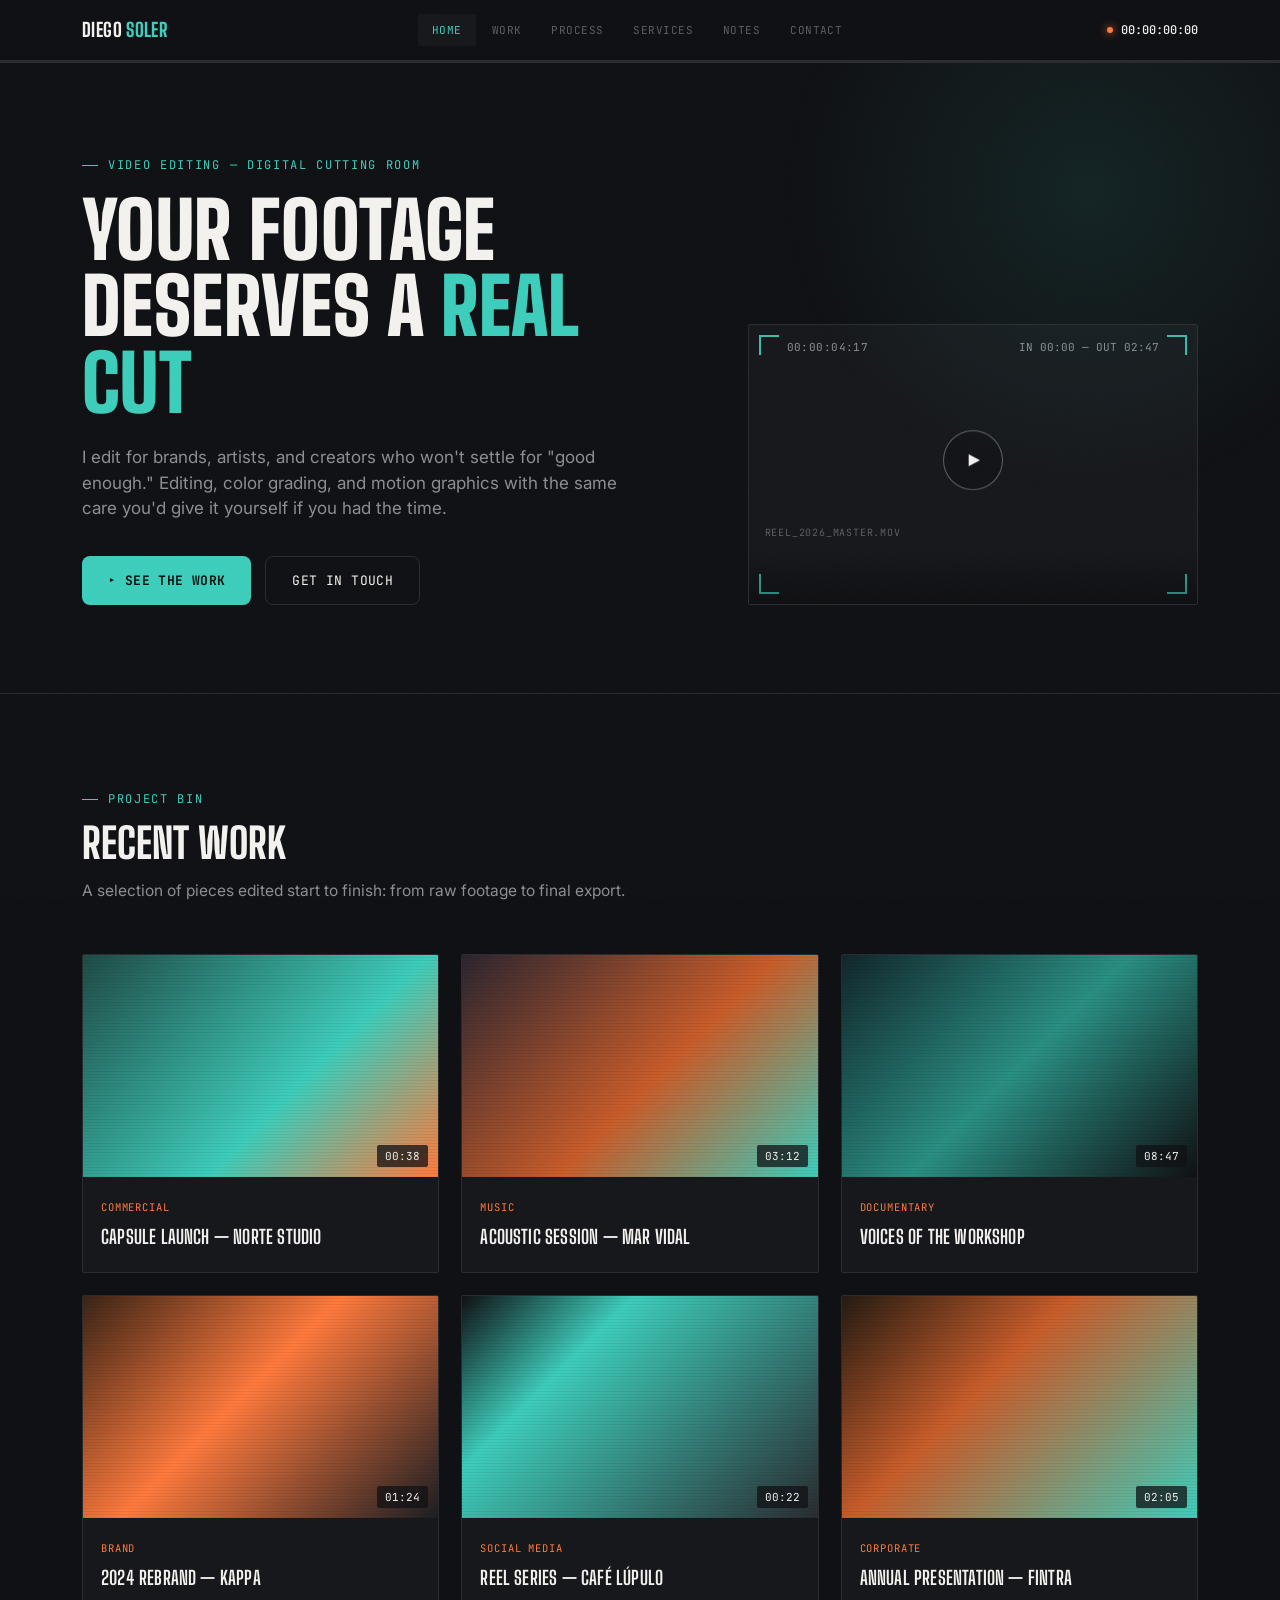
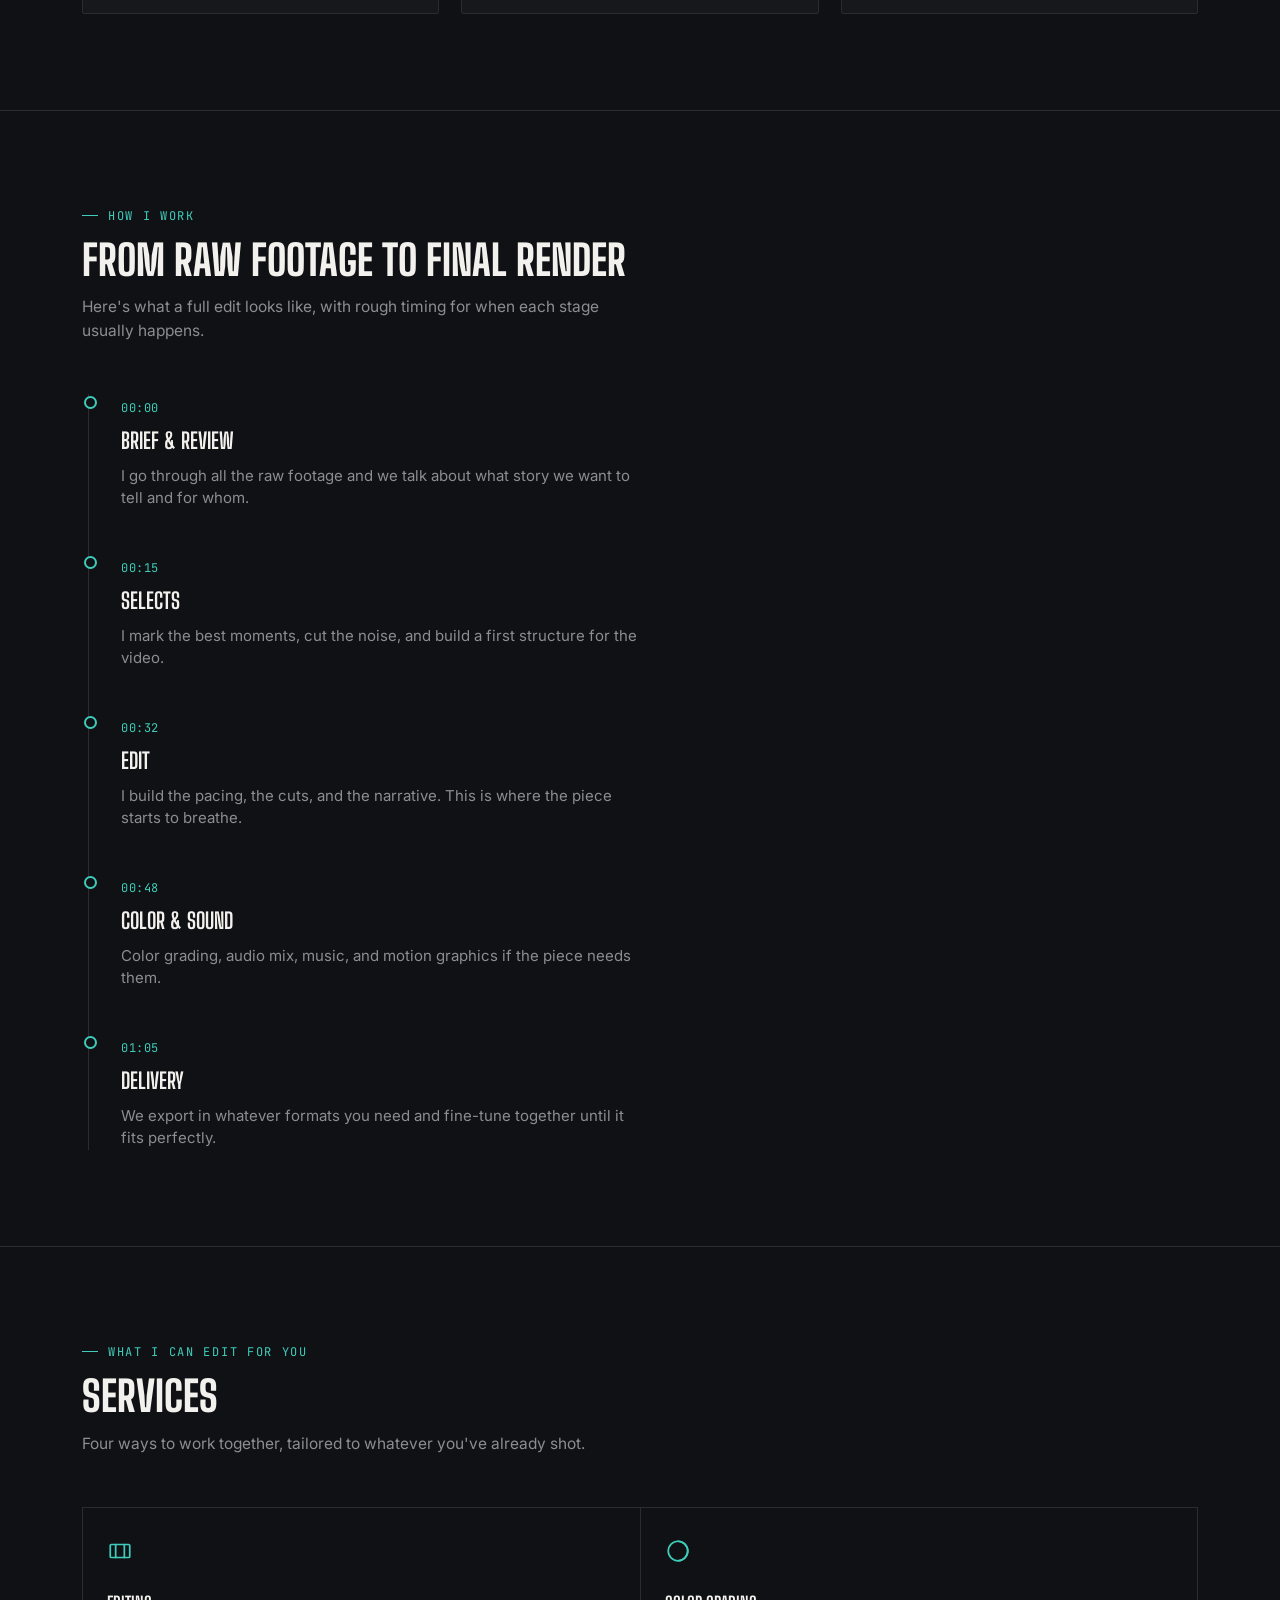
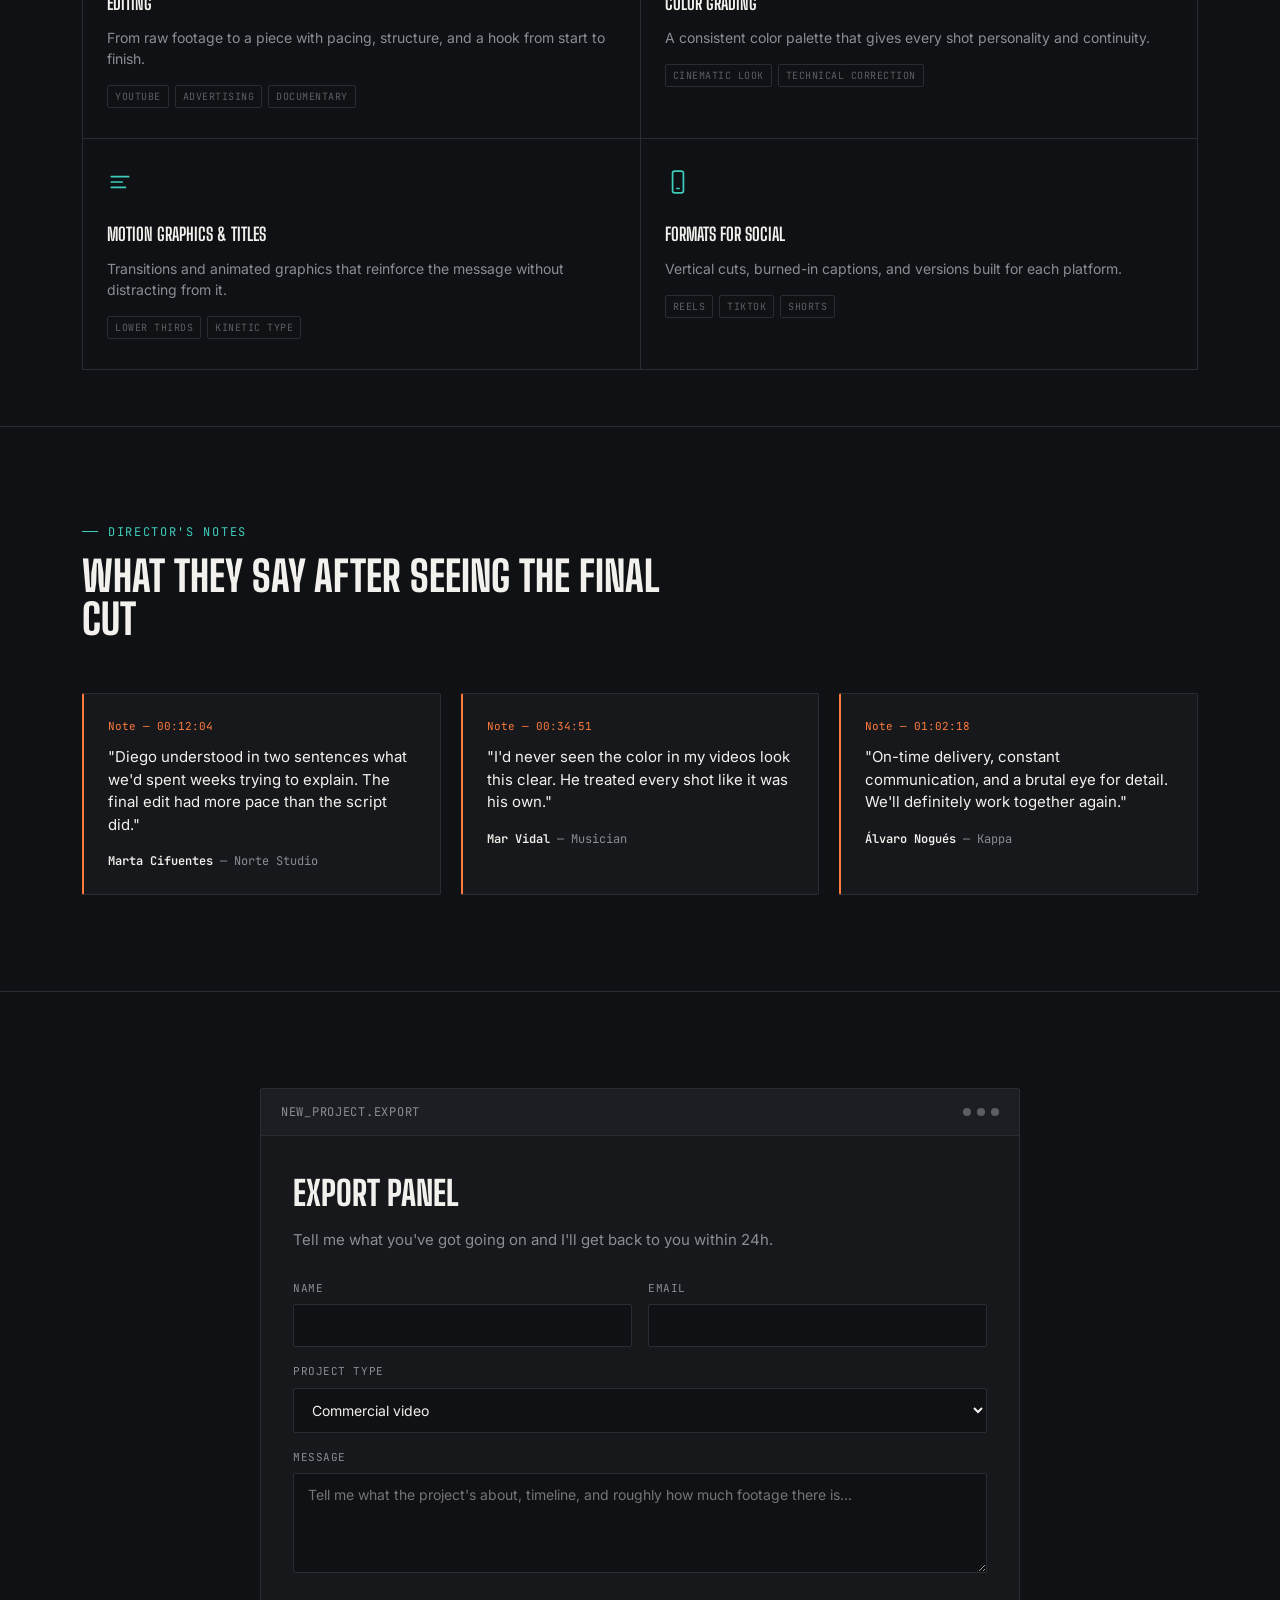
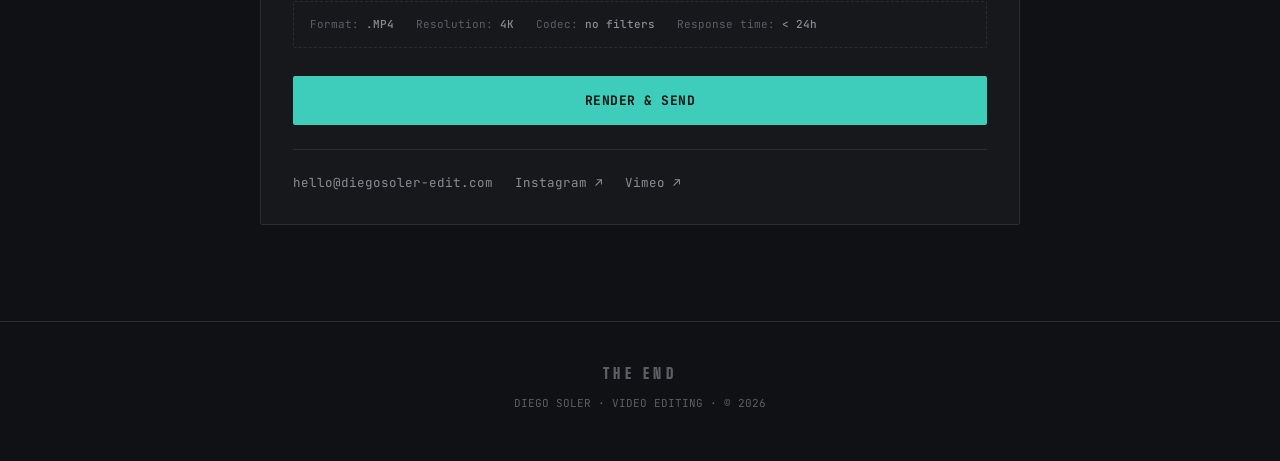
==== commit 326018ff: "Add files via upload" ====
--- a/index.html
+++ b/index.html
@@ -3,315 +3,1050 @@
 <head>
 <meta charset="UTF-8">
 <meta name="viewport" content="width=device-width, initial-scale=1.0">
-<title>Milo Rourke — Video Editor for Creators</title>
+<title>Diego Soler — Video Editing</title>
 <link rel="preconnect" href="https://fonts.googleapis.com">
-<link href="https://fonts.googleapis.com/css2?family=Sora:wght@600;700;800&family=Inter:wght@400;500;600;700&family=JetBrains+Mono:wght@400;500&display=swap" rel="stylesheet">
-<link rel="stylesheet" href="style.css">
+<link rel="preconnect" href="https://fonts.gstatic.com" crossorigin>
+<link href="https://fonts.googleapis.com/css2?family=Big+Shoulders+Display:wght@700;800;900&family=Inter:wght@400;500;600;700&family=JetBrains+Mono:wght@400;500;700&display=swap" rel="stylesheet">
+<style>
+  :root{
+    --bg:#101114;
+    --bg-alt:#17181c;
+    --bg-alt-2:#1c1e23;
+    --ink:#f2f1ed;
+    --muted:#8b8d93;
+    --muted-2:#5c5e64;
+    --teal:#3ecdbb;
+    --teal-dim:#2a8f83;
+    --orange:#ff7a3d;
+    --orange-dim:#c95d2b;
+    --line:#2a2c31;
+    --line-soft:#212228;
+    --radius:2px;
+    --display: 'Big Shoulders Display', sans-serif;
+    --body: 'Inter', sans-serif;
+    --mono: 'JetBrains Mono', monospace;
+  }
+
+  *{ box-sizing:border-box; margin:0; padding:0; }
+  html{ scroll-behavior:smooth; }
+  @media (prefers-reduced-motion: reduce){
+    html{ scroll-behavior:auto; }
+    *{ animation-duration:0.01ms !important; animation-iteration-count:1 !important; transition-duration:0.01ms !important; }
+  }
+
+  body{
+    background:var(--bg);
+    color:var(--ink);
+    font-family:var(--body);
+    line-height:1.5;
+    overflow-x:hidden;
+    position:relative;
+  }
+
+  body::before{
+    content:"";
+    position:fixed;
+    inset:0;
+    pointer-events:none;
+    z-index:999;
+    opacity:0.035;
+    mix-blend-mode:overlay;
+    background-image:url("data:image/svg+xml;utf8,<svg xmlns='http://www.w3.org/2000/svg' width='120' height='120'><filter id='n'><feTurbulence type='fractalNoise' baseFrequency='0.9' numOctaves='2' stitchTiles='stitch'/></filter><rect width='100%25' height='100%25' filter='url(%23n)'/></svg>");
+  }
+
+  ::selection{ background:var(--teal); color:#08110f; }
+
+  a{ color:inherit; text-decoration:none; }
+  button{ font-family:inherit; cursor:pointer; border:none; background:none; color:inherit; }
+  ul{ list-style:none; }
+  img{ max-width:100%; display:block; }
+
+  .wrap{
+    max-width:1180px;
+    margin:0 auto;
+    padding:0 32px;
+  }
+
+  .eyebrow{
+    font-family:var(--mono);
+    font-size:12px;
+    letter-spacing:0.14em;
+    text-transform:uppercase;
+    color:var(--teal);
+    display:flex;
+    align-items:center;
+    gap:10px;
+  }
+  .eyebrow::before{
+    content:"";
+    width:16px; height:1px;
+    background:var(--teal);
+    display:inline-block;
+  }
+
+  /* ---------- NAV / TIMELINE SCRUBBER ---------- */
+  header.timeline-nav{
+    position:fixed;
+    top:0; left:0; right:0;
+    z-index:500;
+    background:rgba(16,17,20,0.86);
+    backdrop-filter:blur(10px);
+    border-bottom:1px solid var(--line);
+  }
+  .nav-row{
+    max-width:1180px;
+    margin:0 auto;
+    padding:0 32px;
+    height:60px;
+    display:flex;
+    align-items:center;
+    justify-content:space-between;
+    gap:24px;
+  }
+  .brand{
+    font-family:var(--display);
+    font-weight:800;
+    font-size:19px;
+    letter-spacing:0.02em;
+    text-transform:uppercase;
+    white-space:nowrap;
+  }
+  .brand span{ color:var(--teal); }
+
+  .clip-markers{
+    display:flex;
+    gap:2px;
+    flex:1;
+    justify-content:center;
+  }
+  .clip-marker{
+    font-family:var(--mono);
+    font-size:11px;
+    letter-spacing:0.04em;
+    text-transform:uppercase;
+    color:var(--muted-2);
+    padding:8px 14px;
+    border-radius:var(--radius);
+    transition:color .25s ease, background .25s ease;
+    white-space:nowrap;
+  }
+  .clip-marker:hover{ color:var(--ink); background:var(--bg-alt); }
+  .clip-marker.active{ color:var(--teal); background:var(--bg-alt); }
+
+  .tc-readout{
+    font-family:var(--mono);
+    font-size:12px;
+    color:var(--muted);
+    display:flex;
+    align-items:center;
+    gap:8px;
+    white-space:nowrap;
+  }
+  .tc-readout .dot{
+    width:6px; height:6px; border-radius:50%;
+    background:var(--orange);
+    box-shadow:0 0 8px var(--orange);
+    animation:pulse-dot 1.6s ease-in-out infinite;
+  }
+  @keyframes pulse-dot{ 0%,100%{opacity:1;} 50%{opacity:.35;} }
+  .tc-readout .num{ color:var(--ink); font-weight:500; }
+
+  .scrub-track{
+    height:2px;
+    width:100%;
+    background:var(--line);
+    position:relative;
+  }
+  .scrub-fill{
+    height:100%;
+    width:0%;
+    background:linear-gradient(90deg, var(--teal), var(--orange));
+  }
+
+  @media (max-width:860px){
+    .clip-markers{ display:none; }
+  }
+
+  main{ padding-top:60px; }
+
+  /* ---------- HERO ---------- */
+  .hero{
+    position:relative;
+    padding:96px 0 88px;
+    border-bottom:1px solid var(--line);
+    overflow:hidden;
+  }
+  .hero::after{
+    content:"";
+    position:absolute;
+    top:-30%; right:-10%;
+    width:640px; height:640px;
+    background:radial-gradient(circle, rgba(62,205,187,0.10), transparent 68%);
+    pointer-events:none;
+  }
+  .hero-grid{
+    display:grid;
+    grid-template-columns:1.15fr 0.85fr;
+    gap:56px;
+    align-items:end;
+  }
+  @media (max-width:900px){
+    .hero-grid{ grid-template-columns:1fr; }
+  }
+
+  .hero h1{
+    font-family:var(--display);
+    font-weight:900;
+    text-transform:uppercase;
+    font-size:clamp(40px, 6.4vw, 78px);
+    line-height:0.98;
+    letter-spacing:0.005em;
+    margin:18px 0 24px;
+  }
+  .hero h1 .accent{ color:var(--teal); }
+
+  .hero p.lede{
+    font-size:17px;
+    color:var(--muted);
+    max-width:52ch;
+    margin-bottom:34px;
+  }
+
+  .cta-row{ display:flex; gap:14px; flex-wrap:wrap; }
+  .btn{
+    position:relative;
+    font-family:var(--mono);
+    font-size:13px;
+    letter-spacing:0.03em;
+    text-transform:uppercase;
+    padding:14px 26px;
+    border-radius:8px;
+    display:inline-flex;
+    align-items:center;
+    gap:10px;
+    transition:transform .2s ease, background .2s ease, border-color .2s ease;
+  }
+  .btn::before, .btn::after{
+    content:"";
+    position:absolute;
+    width:9px; height:9px;
+    opacity:0;
+    transition:opacity .25s ease, transform .25s ease;
+  }
+  .btn::before{
+    top:-5px; left:-5px;
+    border-top:1.5px solid currentColor;
+    border-left:1.5px solid currentColor;
+    transform:translate(4px,4px);
+  }
+  .btn::after{
+    bottom:-5px; right:-5px;
+    border-bottom:1.5px solid currentColor;
+    border-right:1.5px solid currentColor;
+    transform:translate(-4px,-4px);
+  }
+  .btn:hover::before, .btn:hover::after{ opacity:1; transform:translate(0,0); }
+  .btn-primary{
+    background:var(--teal);
+    color:#07130f;
+    font-weight:700;
+  }
+  .btn-primary:hover{ transform:translateY(-2px); background:#5adcca; }
+
+  .btn-timeline{
+    position:absolute;
+    left:0; bottom:0;
+    height:3px;
+    width:0%;
+    background:linear-gradient(90deg, var(--teal-dim), var(--orange));
+    transition:width .55s cubic-bezier(.16,.84,.44,1);
+  }
+  .btn-timeline::after{
+    content:"";
+    position:absolute;
+    right:-3px; top:50%;
+    transform:translateY(-50%);
+    width:6px; height:6px;
+    border-radius:50%;
+    background:var(--orange);
+    box-shadow:0 0 6px var(--orange);
+    opacity:0;
+    transition:opacity .2s ease .3s;
+  }
+  .btn-primary:hover .btn-timeline{ width:100%; }
+  .btn-primary:hover .btn-timeline::after{ opacity:1; }
+  .btn-ghost{
+    border:1px solid var(--line);
+    color:var(--ink);
+  }
+  .btn-ghost:hover{ border-color:var(--orange); color:var(--orange); transform:translateY(-2px); }
+
+  /* Player frame */
+  .player{
+    position:relative;
+    background:var(--bg-alt);
+    border:1px solid var(--line);
+    border-radius:var(--radius);
+    aspect-ratio:16/10;
+    overflow:hidden;
+  }
+  .corner{ position:absolute; width:20px; height:20px; opacity:.9; }
+  .corner.tl{ top:10px; left:10px; border-top:2px solid var(--teal); border-left:2px solid var(--teal); }
+  .corner.tr{ top:10px; right:10px; border-top:2px solid var(--teal); border-right:2px solid var(--teal); }
+  .corner.bl{ bottom:10px; left:10px; border-bottom:2px solid var(--teal); border-left:2px solid var(--teal); }
+  .corner.br{ bottom:10px; right:10px; border-bottom:2px solid var(--teal); border-right:2px solid var(--teal); }
+
+  .player-tc{
+    position:absolute;
+    top:14px; left:38px;
+    font-family:var(--mono);
+    font-size:11px;
+    color:var(--muted);
+    letter-spacing:0.04em;
+  }
+  .player-inout{
+    position:absolute;
+    top:14px; right:38px;
+    font-family:var(--mono);
+    font-size:11px;
+    color:var(--muted);
+  }
+
+  .play-btn{
+    position:absolute;
+    top:50%; left:50%;
+    transform:translate(-50%,-58%);
+    width:60px; height:60px;
+    border-radius:50%;
+    border:1px solid rgba(242,241,237,0.35);
+    display:flex; align-items:center; justify-content:center;
+    background:rgba(16,17,20,0.4);
+    backdrop-filter:blur(2px);
+  }
+  .play-btn svg{ width:16px; height:16px; margin-left:3px; fill:var(--ink); }
+
+  .waveform{
+    position:absolute;
+    bottom:0; left:0; right:0;
+    height:56px;
+    display:flex;
+    align-items:flex-end;
+    gap:3px;
+    padding:0 16px 12px;
+    background:linear-gradient(180deg, transparent, rgba(0,0,0,0.35));
+  }
+  .waveform .bar{
+    flex:1;
+    background:linear-gradient(180deg, var(--teal), var(--orange));
+    opacity:0.55;
+    border-radius:1px;
+    animation:wave 2.4s ease-in-out infinite;
+  }
+  @keyframes wave{ 0%,100%{ transform:scaleY(0.3);} 50%{ transform:scaleY(1);} }
+
+  .player-label{
+    position:absolute;
+    bottom:64px; left:16px;
+    font-family:var(--mono);
+    font-size:10px;
+    color:var(--muted-2);
+    text-transform:uppercase;
+    letter-spacing:0.08em;
+  }
+
+  /* ---------- SECTION SHELL ---------- */
+  section{ padding:96px 0; border-bottom:1px solid var(--line); }
+  .section-head{ margin-bottom:52px; max-width:64ch; }
+  .section-head h2{
+    font-family:var(--display);
+    font-weight:800;
+    text-transform:uppercase;
+    font-size:clamp(28px, 3.4vw, 42px);
+    margin-top:14px;
+    line-height:1.02;
+  }
+  .section-head p{ color:var(--muted); margin-top:14px; font-size:15.5px; max-width:56ch; }
+
+  .reveal{ opacity:0; transform:translateY(24px); transition:opacity .7s ease, transform .7s ease; }
+  .reveal.in{ opacity:1; transform:translateY(0); }
+
+  /* Diagonal, slower reveal just for the recent-work cards */
+  .clip-card.reveal{
+    transform:translate(-34px, 38px);
+    transition:opacity 1.15s cubic-bezier(.16,.84,.44,1), transform 1.15s cubic-bezier(.16,.84,.44,1);
+  }
+  .clip-card.reveal.in{ transform:translate(0,0); }
+  .grid-work .clip-card:nth-child(1){ transition-delay:0s; }
+  .grid-work .clip-card:nth-child(2){ transition-delay:.12s; }
+  .grid-work .clip-card:nth-child(3){ transition-delay:.24s; }
+  .grid-work .clip-card:nth-child(4){ transition-delay:.12s; }
+  .grid-work .clip-card:nth-child(5){ transition-delay:.24s; }
+  .grid-work .clip-card:nth-child(6){ transition-delay:.36s; }
+
+  /* ---------- TRABAJOS / PORTFOLIO ---------- */
+  .grid-work{
+    display:grid;
+    grid-template-columns:repeat(3, 1fr);
+    gap:22px;
+  }
+  @media (max-width:900px){ .grid-work{ grid-template-columns:repeat(2,1fr); } }
+  @media (max-width:600px){ .grid-work{ grid-template-columns:1fr; } }
+
+  .clip-card{
+    position:relative;
+    border:1px solid var(--line);
+    border-radius:var(--radius);
+    overflow:hidden;
+    background:var(--bg-alt);
+    transition:border-color .25s ease, transform .25s ease;
+  }
+  .clip-card:hover{ border-color:var(--teal); transform:translateY(-4px); }
+
+  .clip-thumb{
+    aspect-ratio:16/10;
+    position:relative;
+    overflow:hidden;
+  }
+  .clip-thumb .grad{
+    position:absolute; inset:0;
+  }
+  .g1{ background:linear-gradient(135deg,#1f4b46,#3ecdbb 60%,#ff7a3d); }
+  .g2{ background:linear-gradient(135deg,#2b2530,#c95d2b 55%,#3ecdbb); }
+  .g3{ background:linear-gradient(135deg,#12262b,#2a8f83 50%,#101114); }
+  .g4{ background:linear-gradient(135deg,#3a2416,#ff7a3d 45%,#1c1e23); }
+  .g5{ background:linear-gradient(135deg,#101114,#3ecdbb 30%,#2a2c31); }
+  .g6{ background:linear-gradient(135deg,#241b12,#c95d2b 40%,#3ecdbb); }
+
+  .clip-thumb::after{
+    content:"";
+    position:absolute; inset:0;
+    background:repeating-linear-gradient(0deg, rgba(0,0,0,0.12) 0 1px, transparent 1px 3px);
+    opacity:0.5;
+  }
+  .duration-badge{
+    position:absolute; bottom:10px; right:10px;
+    font-family:var(--mono);
+    font-size:11px;
+    background:rgba(16,17,20,0.75);
+    padding:3px 8px;
+    border-radius:2px;
+    z-index:2;
+  }
+  .scan{
+    position:absolute; inset:0;
+    background:linear-gradient(90deg, transparent, rgba(255,255,255,0.16), transparent);
+    transform:translateX(-120%);
+    transition:transform .6s ease;
+    z-index:2;
+  }
+  .clip-card:hover .scan{ transform:translateX(120%); }
+
+  .clip-body{ padding:16px 18px 20px; }
+  .clip-tag{
+    font-family:var(--mono);
+    font-size:10.5px;
+    text-transform:uppercase;
+    letter-spacing:0.08em;
+    color:var(--orange);
+  }
+  .clip-title{
+    font-family:var(--display);
+    font-weight:700;
+    font-size:19px;
+    text-transform:uppercase;
+    margin-top:6px;
+    letter-spacing:0.01em;
+  }
+
+  /* ---------- PROCESO ---------- */
+  .timeline-list{
+    position:relative;
+    border-left:1px solid var(--line);
+    margin-left:6px;
+  }
+  .tstep{
+    position:relative;
+    padding:0 0 44px 32px;
+  }
+  .tstep:last-child{ padding-bottom:0; }
+  .tstep::before{
+    content:"";
+    position:absolute;
+    left:-5px; top:2px;
+    width:9px; height:9px;
+    border-radius:50%;
+    background:var(--bg);
+    border:2px solid var(--teal);
+  }
+  .tstep .tc{
+    font-family:var(--mono);
+    font-size:12px;
+    color:var(--teal);
+    letter-spacing:0.05em;
+  }
+  .tstep h3{
+    font-family:var(--display);
+    font-weight:700;
+    text-transform:uppercase;
+    font-size:22px;
+    margin:6px 0 8px;
+  }
+  .tstep p{ color:var(--muted); max-width:58ch; font-size:15px; }
+
+  /* ---------- SERVICIOS ---------- */
+  .grid-services{
+    display:grid;
+    grid-template-columns:repeat(2, 1fr);
+    gap:1px;
+    background:var(--line);
+    border:1px solid var(--line);
+  }
+  @media (max-width:560px){ .grid-services{ grid-template-columns:1fr;} }
+
+  .service-card{
+    background:var(--bg);
+    padding:30px 24px;
+    transition:background .25s ease;
+  }
+  .service-card:hover{ background:var(--bg-alt); }
+  .service-card svg{ width:26px; height:26px; stroke:var(--teal); margin-bottom:20px; }
+  .service-card h3{
+    font-family:var(--display);
+    font-weight:700;
+    text-transform:uppercase;
+    font-size:18px;
+    margin-bottom:10px;
+  }
+  .service-card p{ color:var(--muted); font-size:14px; margin-bottom:16px; }
+  .service-tags{ display:flex; flex-wrap:wrap; gap:6px; }
+  .service-tags span{
+    font-family:var(--mono);
+    font-size:10px;
+    text-transform:uppercase;
+    letter-spacing:0.05em;
+    color:var(--muted-2);
+    border:1px solid var(--line);
+    padding:3px 7px;
+    border-radius:2px;
+  }
+
+  /* ---------- TESTIMONIOS ---------- */
+  .grid-notes{
+    display:grid;
+    grid-template-columns:repeat(3,1fr);
+    gap:20px;
+  }
+  @media (max-width:900px){ .grid-notes{ grid-template-columns:1fr; } }
+  .note-card{
+    background:var(--bg-alt);
+    border:1px solid var(--line);
+    border-left:2px solid var(--orange);
+    border-radius:var(--radius);
+    padding:24px;
+  }
+  .note-tc{
+    font-family:var(--mono);
+    font-size:11px;
+    color:var(--orange);
+    margin-bottom:12px;
+    display:block;
+  }
+  .note-card p.quote{ font-size:15px; color:var(--ink); margin-bottom:16px; }
+  .note-who{ font-family:var(--mono); font-size:12px; color:var(--muted); }
+  .note-who b{ color:var(--ink); font-weight:600; }
+
+  /* ---------- CONTACTO / EXPORT PANEL ---------- */
+  .export-panel{
+    background:var(--bg-alt);
+    border:1px solid var(--line);
+    border-radius:var(--radius);
+    overflow:hidden;
+    max-width:760px;
+    margin:0 auto;
+  }
+  .export-titlebar{
+    display:flex;
+    align-items:center;
+    justify-content:space-between;
+    padding:14px 20px;
+    border-bottom:1px solid var(--line);
+    background:var(--bg-alt-2);
+  }
+  .export-titlebar span{
+    font-family:var(--mono);
+    font-size:12px;
+    color:var(--muted);
+    text-transform:uppercase;
+    letter-spacing:0.06em;
+  }
+  .export-dots{ display:flex; gap:6px; }
+  .export-dots i{ width:8px; height:8px; border-radius:50%; background:var(--muted-2); display:block; }
+
+  .export-body{ padding:32px; }
+  .export-body h2{
+    font-family:var(--display);
+    font-weight:800;
+    text-transform:uppercase;
+    font-size:clamp(26px,3vw,34px);
+  }
+  .export-body > p{ color:var(--muted); margin:10px 0 28px; font-size:15px; }
+
+  .form-row{ display:grid; grid-template-columns:1fr 1fr; gap:16px; margin-bottom:16px; }
+  @media (max-width:560px){ .form-row{ grid-template-columns:1fr; } }
+  .field label{
+    display:block;
+    font-family:var(--mono);
+    font-size:11px;
+    text-transform:uppercase;
+    letter-spacing:0.05em;
+    color:var(--muted);
+    margin-bottom:8px;
+  }
+  .field input, .field select, .field textarea{
+    width:100%;
+    background:var(--bg);
+    border:1px solid var(--line);
+    color:var(--ink);
+    padding:12px 14px;
+    border-radius:2px;
+    font-family:var(--body);
+    font-size:14px;
+  }
+  .field input:focus, .field select:focus, .field textarea:focus{
+    outline:none;
+    border-color:var(--teal);
+  }
+  .field textarea{ resize:vertical; min-height:100px; }
+
+  .settings-row{
+    display:flex;
+    flex-wrap:wrap;
+    gap:10px 22px;
+    margin:22px 0 28px;
+    padding:14px 16px;
+    border:1px dashed var(--line);
+    border-radius:2px;
+  }
+  .settings-row div{ font-family:var(--mono); font-size:11px; color:var(--muted-2); }
+  .settings-row b{ color:var(--muted); font-weight:500; }
+
+  .render-btn{
+    width:100%;
+    position:relative;
+    background:var(--teal);
+    color:#07130f;
+    font-family:var(--mono);
+    font-weight:700;
+    font-size:13px;
+    text-transform:uppercase;
+    letter-spacing:0.04em;
+    padding:16px;
+    border-radius:2px;
+    overflow:hidden;
+  }
+  .render-btn .fill{
+    position:absolute; inset:0;
+    background:rgba(7,19,15,0.18);
+    width:0%;
+    transition:width .5s ease;
+  }
+  .render-btn:hover .fill{ width:100%; }
+  .render-btn span{ position:relative; z-index:2; }
+
+  .direct-contact{
+    display:flex; gap:22px; flex-wrap:wrap;
+    margin-top:24px;
+    padding-top:24px;
+    border-top:1px solid var(--line);
+    font-family:var(--mono);
+    font-size:12.5px;
+  }
+  .direct-contact a{ color:var(--muted); transition:color .2s ease; }
+  .direct-contact a:hover{ color:var(--teal); }
+
+  /* ---------- FOOTER ---------- */
+  footer{
+    padding:40px 0 50px;
+    text-align:center;
+  }
+  footer .fin{
+    font-family:var(--display);
+    font-weight:900;
+    font-size:15px;
+    letter-spacing:0.3em;
+    color:var(--muted-2);
+  }
+  footer p{
+    font-family:var(--mono);
+    font-size:11px;
+    color:var(--muted-2);
+    margin-top:10px;
+  }
+
+  :focus-visible{ outline:2px solid var(--teal); outline-offset:2px; }
+</style>
 </head>
 <body>
 
-<header class="nav">
-  <div class="nav-inner">
-    <a href="#top" class="wordmark">MILO ROURKE</a>
-    <nav class="nav-links">
-      <a href="#work">Work</a>
-      <a href="#services">Services</a>
-      <a href="#process">Process</a>
-      <a href="#faq">FAQ</a>
+<header class="timeline-nav">
+  <div class="nav-row">
+    <div class="brand">DIEGO <span>SOLER</span></div>
+    <nav class="clip-markers" id="clipMarkers">
+      <a class="clip-marker" data-target="#inicio">Home</a>
+      <a class="clip-marker" data-target="#trabajos">Work</a>
+      <a class="clip-marker" data-target="#proceso">Process</a>
+      <a class="clip-marker" data-target="#servicios">Services</a>
+      <a class="clip-marker" data-target="#testimonios">Notes</a>
+      <a class="clip-marker" data-target="#contacto">Contact</a>
     </nav>
-    <a href="#contact" class="nav-cta">Get in touch</a>
+    <div class="tc-readout">
+      <span class="dot"></span>
+      <span class="num" id="tcNum">00:00:00:00</span>
+    </div>
   </div>
+  <div class="scrub-track"><div class="scrub-fill" id="scrubFill"></div></div>
 </header>
 
-<main id="top">
+<main>
 
   <!-- HERO -->
-  <section class="hero">
-    <div class="hero-inner">
-      <p class="eyebrow mono">● CURRENTLY TAKING ON NEW PROJECTS</p>
-      <h1 class="hero-title">I cut the<br>boring parts.</h1>
-      <p class="hero-sub">I edit long-form and short-form video for YouTube creators who'd rather film than sit in a timeline for twelve hours. Sharp cuts, clean pacing, no fluff.</p>
-      <a href="#work" class="hero-link">See the work ↓</a>
-    </div>
-
-    <div class="scrubber" aria-hidden="true">
-      <div class="scrubber-track">
-        <div class="frame" style="--h:24;"></div>
-        <div class="frame" style="--h:41;"></div>
-        <div class="frame" style="--h:18;"></div>
-        <div class="frame" style="--h:52;"></div>
-        <div class="frame" style="--h:30;"></div>
-        <div class="frame" style="--h:45;"></div>
-        <div class="frame" style="--h:20;"></div>
-        <div class="frame" style="--h:38;"></div>
-        <div class="frame" style="--h:15;"></div>
-        <div class="frame" style="--h:48;"></div>
-        <div class="frame" style="--h:27;"></div>
-        <div class="frame" style="--h:33;"></div>
-        <div class="frame" style="--h:19;"></div>
-        <div class="frame" style="--h:44;"></div>
-        <div class="frame" style="--h:26;"></div>
-        <div class="frame" style="--h:50;"></div>
+  <section id="inicio" class="hero" style="border-bottom:1px solid var(--line);">
+    <div class="wrap hero-grid">
+      <div>
+        <span class="eyebrow">Video editing — digital cutting room</span>
+        <h1>Your footage<br>deserves a <span class="accent">real cut</span></h1>
+        <p class="lede">I edit for brands, artists, and creators who won't settle for "good enough." Editing, color grading, and motion graphics with the same care you'd give it yourself if you had the time.</p>
+        <div class="cta-row">
+          <a href="#trabajos" class="btn btn-primary"><span class="btn-timeline"></span>▸ See the work</a>
+          <a href="#contacto" class="btn btn-ghost">Get in touch</a>
+        </div>
       </div>
-      <div class="playhead"></div>
-    </div>
-  </section>
-
-  <!-- SIGNATURE QUOTE -->
-  <section class="quote-block">
-    <div class="stars" aria-hidden="true">★★★★★</div>
-    <p class="quote-text">"The edit is where the story actually gets told — not on set, not in the footage."</p>
-    <p class="quote-attr mono">— Milo Rourke, Video Editor</p>
-  </section>
-
-  <!-- WHY WORK WITH ME -->
-  <section class="why">
-    <h2 class="why-title">Why work with me</h2>
-    <p class="why-subtitle">A few things that make this different.</p>
-
-    <div class="why-grid">
-      <div class="why-card">
-        <span class="why-emoji" aria-hidden="true">🎬</span>
-        <h3>Direct access</h3>
-        <p>You talk to me, not an account manager.</p>
-      </div>
-      <div class="why-card">
-        <span class="why-emoji" aria-hidden="true">🎯</span>
-        <h3>Retention-first cuts</h3>
-        <p>Every pacing choice is made to keep people watching.</p>
-      </div>
-      <div class="why-card">
-        <span class="why-emoji" aria-hidden="true">👀</span>
-        <h3>See before you pay</h3>
-        <p>You get a preview before any final payment.</p>
+
+      <div class="player" id="player">
+        <div class="corner tl"></div><div class="corner tr"></div>
+        <div class="corner bl"></div><div class="corner br"></div>
+        <div class="player-tc" id="playerTc">00:00:02:14</div>
+        <div class="player-inout">IN 00:00 — OUT 02:47</div>
+        <div class="play-btn"><svg viewBox="0 0 24 24"><polygon points="4,3 21,12 4,21"/></svg></div>
+        <div class="player-label">reel_2026_master.mov</div>
+        <div class="waveform" id="waveform"></div>
       </div>
     </div>
   </section>
 
-  <!-- WORK -->
-  <section class="work" id="work">
-    <p class="section-label mono">// SELECTED WORK</p>
-
-    <div class="work-grid">
-
-      <article class="reel reel--amber">
-        <div class="reel-thumb">
-          <span class="reel-play">▶</span>
-          <span class="reel-time mono">14:32</span>
-        </div>
-        <div class="reel-info">
-          <h3>The Real Cost of Quitting Your Job</h3>
-          <p class="reel-tag mono">YOUTUBE — LONG-FORM</p>
-        </div>
-      </article>
-
-      <article class="reel reel--teal">
-        <div class="reel-thumb">
-          <span class="reel-play">▶</span>
-          <span class="reel-time mono">0:47</span>
-        </div>
-        <div class="reel-info">
-          <h3>3 Habits That Changed My Mornings</h3>
-          <p class="reel-tag mono">SHORTS / REELS</p>
-        </div>
-      </article>
-
-      <article class="reel reel--amber">
-        <div class="reel-thumb">
-          <span class="reel-play">▶</span>
-          <span class="reel-time mono">1:12</span>
-        </div>
-        <div class="reel-info">
-          <h3>Autumn Product Launch</h3>
-          <p class="reel-tag mono">BRAND COMMERCIAL</p>
-        </div>
-      </article>
-
-      <article class="reel reel--teal">
-        <div class="reel-thumb">
-          <span class="reel-play">▶</span>
-          <span class="reel-time mono">22:05</span>
-        </div>
-        <div class="reel-info">
-          <h3>Ep. 41 — Building in Public</h3>
-          <p class="reel-tag mono">PODCAST HIGHLIGHTS</p>
-        </div>
-      </article>
-
-    </div>
-  </section>
-
-  <!-- SERVICES -->
-  <section class="services card-section" id="services">
-    <p class="section-label mono">// WHAT I DO</p>
-
-    <div class="services-grid">
-      <div class="service">
-        <span class="service-icon" aria-hidden="true">🎞️</span>
-        <h3>Long-form Editing</h3>
-        <p>Full videos, cut for retention.</p>
-        <ul class="service-tags mono">
-          <li>Retention pacing</li>
-          <li>Sound design</li>
-          <li>Story structure</li>
-        </ul>
+  <!-- TRABAJOS -->
+  <section id="trabajos">
+    <div class="wrap">
+      <div class="section-head reveal">
+        <span class="eyebrow">Project bin</span>
+        <h2>Recent work</h2>
+        <p>A selection of pieces edited start to finish: from raw footage to final export.</p>
       </div>
-      <div class="service">
-        <span class="service-icon" aria-hidden="true">📱</span>
-        <h3>Shorts &amp; Reels</h3>
-        <p>Fast, scroll-stopping vertical cuts.</p>
-        <ul class="service-tags mono">
-          <li>Fast hooks</li>
-          <li>Auto captions</li>
-          <li>Scroll-tuned pacing</li>
-        </ul>
-      </div>
-      <div class="service">
-        <span class="service-icon" aria-hidden="true">🎨</span>
-        <h3>Color Grading</h3>
-        <p>One consistent look, every upload.</p>
-        <ul class="service-tags mono">
-          <li>Channel-wide LUTs</li>
-          <li>Skin tone accuracy</li>
-          <li>Mood matching</li>
-        </ul>
-      </div>
-      <div class="service">
-        <span class="service-icon" aria-hidden="true">✨</span>
-        <h3>Motion Graphics</h3>
-        <p>Custom titles, never stock templates.</p>
-        <ul class="service-tags mono">
-          <li>Custom lower thirds</li>
-          <li>Title cards</li>
-          <li>Smooth transitions</li>
-        </ul>
+
+      <div class="grid-work">
+        <div class="clip-card reveal">
+          <div class="clip-thumb"><div class="grad g1"></div><div class="scan"></div><span class="duration-badge">00:38</span></div>
+          <div class="clip-body"><span class="clip-tag">Commercial</span><div class="clip-title">Capsule launch — Norte Studio</div></div>
+        </div>
+        <div class="clip-card reveal">
+          <div class="clip-thumb"><div class="grad g2"></div><div class="scan"></div><span class="duration-badge">03:12</span></div>
+          <div class="clip-body"><span class="clip-tag">Music</span><div class="clip-title">Acoustic session — Mar Vidal</div></div>
+        </div>
+        <div class="clip-card reveal">
+          <div class="clip-thumb"><div class="grad g3"></div><div class="scan"></div><span class="duration-badge">08:47</span></div>
+          <div class="clip-body"><span class="clip-tag">Documentary</span><div class="clip-title">Voices of the workshop</div></div>
+        </div>
+        <div class="clip-card reveal">
+          <div class="clip-thumb"><div class="grad g4"></div><div class="scan"></div><span class="duration-badge">01:24</span></div>
+          <div class="clip-body"><span class="clip-tag">Brand</span><div class="clip-title">2024 rebrand — Kappa</div></div>
+        </div>
+        <div class="clip-card reveal">
+          <div class="clip-thumb"><div class="grad g5"></div><div class="scan"></div><span class="duration-badge">00:22</span></div>
+          <div class="clip-body"><span class="clip-tag">Social media</span><div class="clip-title">Reel series — Café Lúpulo</div></div>
+        </div>
+        <div class="clip-card reveal">
+          <div class="clip-thumb"><div class="grad g6"></div><div class="scan"></div><span class="duration-badge">02:05</span></div>
+          <div class="clip-body"><span class="clip-tag">Corporate</span><div class="clip-title">Annual presentation — Fintra</div></div>
+        </div>
       </div>
     </div>
   </section>
 
   <!-- PROCESS -->
-  <section class="process card-section" id="process">
-    <p class="section-label mono">// HOW IT WORKS</p>
-
-    <div class="process-grid">
-      <div class="process-step">
-        <span class="process-num mono">01</span>
-        <h3>Import &amp; Sync</h3>
-        <p>Footage and notes come in, everything gets organized first.</p>
+  <section id="proceso">
+    <div class="wrap">
+      <div class="section-head reveal">
+        <span class="eyebrow">How I work</span>
+        <h2>From raw footage to final render</h2>
+        <p>Here's what a full edit looks like, with rough timing for when each stage usually happens.</p>
       </div>
-      <div class="process-step">
-        <span class="process-num mono">02</span>
-        <h3>Story Cut</h3>
-        <p>A rough edit focused on structure and pacing.</p>
-      </div>
-      <div class="process-step">
-        <span class="process-num mono">03</span>
-        <h3>Polish &amp; Grade</h3>
-        <p>Sound, color, graphics, and captions added in.</p>
-      </div>
-      <div class="process-step">
-        <span class="process-num mono">04</span>
-        <h3>Deliver</h3>
-        <p>Exported in your format, one revision round included.</p>
+
+      <div class="timeline-list">
+        <div class="tstep reveal">
+          <span class="tc">00:00</span>
+          <h3>Brief &amp; review</h3>
+          <p>I go through all the raw footage and we talk about what story we want to tell and for whom.</p>
+        </div>
+        <div class="tstep reveal">
+          <span class="tc">00:15</span>
+          <h3>Selects</h3>
+          <p>I mark the best moments, cut the noise, and build a first structure for the video.</p>
+        </div>
+        <div class="tstep reveal">
+          <span class="tc">00:32</span>
+          <h3>Edit</h3>
+          <p>I build the pacing, the cuts, and the narrative. This is where the piece starts to breathe.</p>
+        </div>
+        <div class="tstep reveal">
+          <span class="tc">00:48</span>
+          <h3>Color &amp; sound</h3>
+          <p>Color grading, audio mix, music, and motion graphics if the piece needs them.</p>
+        </div>
+        <div class="tstep reveal">
+          <span class="tc">01:05</span>
+          <h3>Delivery</h3>
+          <p>We export in whatever formats you need and fine-tune together until it fits perfectly.</p>
+        </div>
       </div>
     </div>
   </section>
 
-  <!-- TESTIMONIALS -->
-  <section class="testimonials">
-    <p class="section-label mono">// HEAR FROM MY USERS</p>
-    <div class="testimonial-grid">
-      <div class="testimonial">
-        <div class="testimonial-stars" aria-hidden="true">★★★★★</div>
-        <p class="testimonial-quote">"Placeholder — this is where a client quote will go once you have your first one."</p>
-        <p class="testimonial-name">Client name<span>Channel / Company</span></p>
+  <!-- SERVICIOS -->
+  <section id="servicios" style="padding-bottom:56px;">
+    <div class="wrap">
+      <div class="section-head reveal">
+        <span class="eyebrow">What I can edit for you</span>
+        <h2>Services</h2>
+        <p>Four ways to work together, tailored to whatever you've already shot.</p>
       </div>
-      <div class="testimonial">
-        <div class="testimonial-stars" aria-hidden="true">★★★★★</div>
-        <p class="testimonial-quote">"Placeholder — swap this for real feedback after your first project together."</p>
-        <p class="testimonial-name">Client name<span>Channel / Company</span></p>
-      </div>
-      <div class="testimonial">
-        <div class="testimonial-stars" aria-hidden="true">★★★★★</div>
-        <p class="testimonial-quote">"Placeholder — a third review will slot in here once you've delivered a few projects."</p>
-        <p class="testimonial-name">Client name<span>Channel / Company</span></p>
-      </div>
-    </div>
-    <div class="trust-badge">New clients welcome</div>
-  </section>
-
-  <!-- FAQ -->
-  <section class="faq" id="faq">
-    <p class="section-label mono">// QUESTIONS</p>
-    <h2 class="faq-title">Before you reach out.</h2>
-
-    <div class="faq-list">
-      <div class="faq-item">
-        <button class="faq-question">
-          <span>How much does it cost?</span>
-          <span class="faq-icon" aria-hidden="true">+</span>
-        </button>
-        <div class="faq-answer">
-          <p>Most single-video projects run $100-150, depending on length and complexity. You'll always know the price before anything is final.</p>
-        </div>
-      </div>
-      <div class="faq-item">
-        <button class="faq-question">
-          <span>How long does delivery take?</span>
-          <span class="faq-icon" aria-hidden="true">+</span>
-        </button>
-        <div class="faq-answer">
-          <p>5-7 days for most projects. If you need something faster, tell me upfront and I'll let you know if it's possible.</p>
-        </div>
-      </div>
-      <div class="faq-item">
-        <button class="faq-question">
-          <span>What if I don't like the first cut?</span>
-          <span class="faq-icon" aria-hidden="true">+</span>
-        </button>
-        <div class="faq-answer">
-          <p>One round of revisions is included in every project, so we can adjust pacing, cuts, or graphics before it's final.</p>
-        </div>
-      </div>
-      <div class="faq-item">
-        <button class="faq-question">
-          <span>What do you need from me to get started?</span>
-          <span class="faq-icon" aria-hidden="true">+</span>
-        </button>
-        <div class="faq-answer">
-          <p>Raw footage, any brand guidelines or reference videos, and a short form filled out so I understand your style and audience.</p>
-        </div>
-      </div>
-      <div class="faq-item">
-        <button class="faq-question">
-          <span>Do you sign an NDA if needed?</span>
-          <span class="faq-icon" aria-hidden="true">+</span>
-        </button>
-        <div class="faq-answer">
-          <p>Yes, no problem — just let me know before we start and I'll send one over.</p>
+
+      <div class="grid-services reveal">
+        <div class="service-card">
+          <svg viewBox="0 0 24 24" fill="none" stroke-width="1.6" stroke-linecap="round" stroke-linejoin="round"><rect x="3" y="6" width="18" height="12" rx="1"/><path d="M8 6v12M16 6v12"/></svg>
+          <h3>Editing</h3>
+          <p>From raw footage to a piece with pacing, structure, and a hook from start to finish.</p>
+          <div class="service-tags"><span>YouTube</span><span>Advertising</span><span>Documentary</span></div>
+        </div>
+        <div class="service-card">
+          <svg viewBox="0 0 24 24" fill="none" stroke-width="1.6" stroke-linecap="round" stroke-linejoin="round"><circle cx="12" cy="12" r="9"/><path d="M12 3a9 9 0 010 18"/></svg>
+          <h3>Color grading</h3>
+          <p>A consistent color palette that gives every shot personality and continuity.</p>
+          <div class="service-tags"><span>Cinematic look</span><span>Technical correction</span></div>
+        </div>
+        <div class="service-card">
+          <svg viewBox="0 0 24 24" fill="none" stroke-width="1.6" stroke-linecap="round" stroke-linejoin="round"><path d="M4 7h16M4 12h10M4 17h13"/></svg>
+          <h3>Motion graphics &amp; titles</h3>
+          <p>Transitions and animated graphics that reinforce the message without distracting from it.</p>
+          <div class="service-tags"><span>Lower thirds</span><span>Kinetic type</span></div>
+        </div>
+        <div class="service-card">
+          <svg viewBox="0 0 24 24" fill="none" stroke-width="1.6" stroke-linecap="round" stroke-linejoin="round"><rect x="7" y="2" width="10" height="20" rx="2"/><path d="M11 18h2"/></svg>
+          <h3>Formats for social</h3>
+          <p>Vertical cuts, burned-in captions, and versions built for each platform.</p>
+          <div class="service-tags"><span>Reels</span><span>TikTok</span><span>Shorts</span></div>
         </div>
       </div>
     </div>
   </section>
 
-  <!-- CONTACT -->
-  <section class="contact" id="contact">
-    <p class="section-label mono">// LET'S TALK</p>
-    <h2 class="contact-title">Let's cut something<br>great together.</h2>
-    <a href="mailto:hello@milorourke.example" class="contact-email">hello@milorourke.example</a>
-    <div class="socials">
-      <a href="#">Instagram</a>
-      <a href="#">YouTube</a>
-      <a href="#">LinkedIn</a>
+  <!-- TESTIMONIALS -->
+  <section id="testimonios">
+    <div class="wrap">
+      <div class="section-head reveal">
+        <span class="eyebrow">Director's notes</span>
+        <h2>What they say after seeing the final cut</h2>
+      </div>
+
+      <div class="grid-notes">
+        <div class="note-card reveal">
+          <span class="note-tc">Note — 00:12:04</span>
+          <p class="quote">"Diego understood in two sentences what we'd spent weeks trying to explain. The final edit had more pace than the script did."</p>
+          <div class="note-who"><b>Marta Cifuentes</b> — Norte Studio</div>
+        </div>
+        <div class="note-card reveal">
+          <span class="note-tc">Note — 00:34:51</span>
+          <p class="quote">"I'd never seen the color in my videos look this clear. He treated every shot like it was his own."</p>
+          <div class="note-who"><b>Mar Vidal</b> — Musician</div>
+        </div>
+        <div class="note-card reveal">
+          <span class="note-tc">Note — 01:02:18</span>
+          <p class="quote">"On-time delivery, constant communication, and a brutal eye for detail. We'll definitely work together again."</p>
+          <div class="note-who"><b>Álvaro Nogués</b> — Kappa</div>
+        </div>
+      </div>
     </div>
   </section>
 
+  <!-- CONTACT -->
+  <section id="contacto">
+    <div class="wrap">
+      <div class="export-panel reveal">
+        <div class="export-titlebar">
+          <span>new_project.export</span>
+          <div class="export-dots"><i></i><i></i><i></i></div>
+        </div>
+        <div class="export-body">
+          <h2>Export panel</h2>
+          <p>Tell me what you've got going on and I'll get back to you within 24h.</p>
+
+          <form id="contactForm">
+            <div class="form-row">
+              <div class="field">
+                <label for="nombre">Name</label>
+                <input type="text" id="nombre" name="nombre" required>
+              </div>
+              <div class="field">
+                <label for="email">Email</label>
+                <input type="email" id="email" name="email" required>
+              </div>
+            </div>
+            <div class="form-row">
+              <div class="field" style="grid-column:1/-1;">
+                <label for="tipo">Project type</label>
+                <select id="tipo" name="tipo">
+                  <option>Commercial video</option>
+                  <option>Music / music video</option>
+                  <option>Documentary</option>
+                  <option>Social media</option>
+                  <option>Other</option>
+                </select>
+              </div>
+            </div>
+            <div class="field" style="margin-bottom:6px;">
+              <label for="mensaje">Message</label>
+              <textarea id="mensaje" name="mensaje" placeholder="Tell me what the project's about, timeline, and roughly how much footage there is..."></textarea>
+            </div>
+
+            <div class="settings-row">
+              <div>Format: <b>.MP4</b></div>
+              <div>Resolution: <b>4K</b></div>
+              <div>Codec: <b>no filters</b></div>
+              <div>Response time: <b>&lt; 24h</b></div>
+            </div>
+
+            <button type="submit" class="render-btn"><span id="renderLabel">Render &amp; send</span><div class="fill"></div></button>
+          </form>
+
+          <div class="direct-contact">
+            <a href="mailto:hello@diegosoler-edit.com">hello@diegosoler-edit.com</a>
+            <a href="#">Instagram ↗</a>
+            <a href="#">Vimeo ↗</a>
+          </div>
+        </div>
+      </div>
+    </div>
+  </section>
+
 </main>
 
-<footer class="footer">
-  <p class="mono">© 2026 MILO ROURKE — VIDEO EDITOR</p>
+<footer>
+  <div class="fin">THE END</div>
+  <p>DIEGO SOLER · VIDEO EDITING · © 2026</p>
 </footer>
 
-<script src="script.js"></script>
+<script>
+(function(){
+  var reduced = window.matchMedia('(prefers-reduced-motion: reduce)').matches;
+
+  // Waveform bars
+  var wf = document.getElementById('waveform');
+  var barCount = 46;
+  for(var i=0;i<barCount;i++){
+    var b = document.createElement('div');
+    b.className = 'bar';
+    var h = (Math.random()*0.7 + 0.3).toFixed(2);
+    b.style.animationDelay = (Math.random()*1.2).toFixed(2) + 's';
+    b.style.animationDuration = (1.8 + Math.random()*1.2).toFixed(2) + 's';
+    wf.appendChild(b);
+  }
+  if(reduced){ wf.querySelectorAll('.bar').forEach(function(b){ b.style.animation='none'; b.style.transform='scaleY(0.6)'; }); }
+
+  // Scroll progress + timecode
+  var fill = document.getElementById('scrubFill');
+  var tcNum = document.getElementById('tcNum');
+  var FPS = 24;
+
+  function fmtTC(totalFrames){
+    var f = Math.max(0, Math.floor(totalFrames));
+    var hh = Math.floor(f / (3600*FPS));
+    var mm = Math.floor((f % (3600*FPS)) / (60*FPS));
+    var ss = Math.floor((f % (60*FPS)) / FPS);
+    var ff = f % FPS;
+    function p(n){ return (n<10?'0':'')+n; }
+    return p(hh)+':'+p(mm)+':'+p(ss)+':'+p(ff);
+  }
+
+  function onScroll(){
+    var doc = document.documentElement;
+    var scrollTop = window.scrollY || doc.scrollTop;
+    var max = doc.scrollHeight - doc.clientHeight;
+    var pct = max > 0 ? scrollTop / max : 0;
+    fill.style.width = (pct*100).toFixed(2) + '%';
+    tcNum.textContent = fmtTC(pct * 60 * 60 * FPS * 0.5);
+  }
+  document.addEventListener('scroll', function(){ window.requestAnimationFrame(onScroll); }, {passive:true});
+  onScroll();
+
+  // Nav clicks
+  document.querySelectorAll('.clip-marker').forEach(function(m){
+    m.addEventListener('click', function(e){
+      e.preventDefault();
+      var target = document.querySelector(m.getAttribute('data-target'));
+      if(target){ target.scrollIntoView({behavior: reduced ? 'auto' : 'smooth', block:'start'}); }
+    });
+  });
+
+  // Active marker via IntersectionObserver
+  var sections = ['inicio','trabajos','proceso','servicios','testimonios','contacto'].map(function(id){ return document.getElementById(id); });
+  var markers = Array.prototype.slice.call(document.querySelectorAll('.clip-marker'));
+  var io = new IntersectionObserver(function(entries){
+    entries.forEach(function(entry){
+      if(entry.isIntersecting){
+        var idx = sections.indexOf(entry.target);
+        markers.forEach(function(m){ m.classList.remove('active'); });
+        if(markers[idx]) markers[idx].classList.add('active');
+      }
+    });
+  }, {rootMargin:'-45% 0px -45% 0px', threshold:0});
+  sections.forEach(function(s){ if(s) io.observe(s); });
+
+  // Reveal on scroll
+  var revealEls = document.querySelectorAll('.reveal');
+  var rio = new IntersectionObserver(function(entries){
+    entries.forEach(function(entry){
+      if(entry.isIntersecting){ entry.target.classList.add('in'); rio.unobserve(entry.target); }
+    });
+  }, {threshold:0.12});
+  revealEls.forEach(function(el){ rio.observe(el); });
+
+  // Player timecode ticking
+  var playerTc = document.getElementById('playerTc');
+  if(!reduced){
+    var frame = 0;
+    setInterval(function(){
+      frame = (frame+1) % (FPS*60);
+      playerTc.textContent = fmtTC(frame + FPS*2);
+    }, 1000/FPS);
+  }
+
+  // Contact form -> mailto
+  var form = document.getElementById('contactForm');
+  var renderLabel = document.getElementById('renderLabel');
+  form.addEventListener('submit', function(e){
+    e.preventDefault();
+    var nombre = document.getElementById('nombre').value;
+    var tipo = document.getElementById('tipo').value;
+    var mensaje = document.getElementById('mensaje').value;
+    var subject = encodeURIComponent('Project: ' + tipo + ' — ' + nombre);
+    var body = encodeURIComponent(mensaje + '\n\n— ' + nombre);
+    renderLabel.textContent = 'Opening your email…';
+    setTimeout(function(){
+      window.location.href = 'mailto:hello@diegosoler-edit.com?subject=' + subject + '&body=' + body;
+      renderLabel.textContent = 'Render & send';
+    }, 500);
+  });
+})();
+</script>
+
 </body>
 </html>
